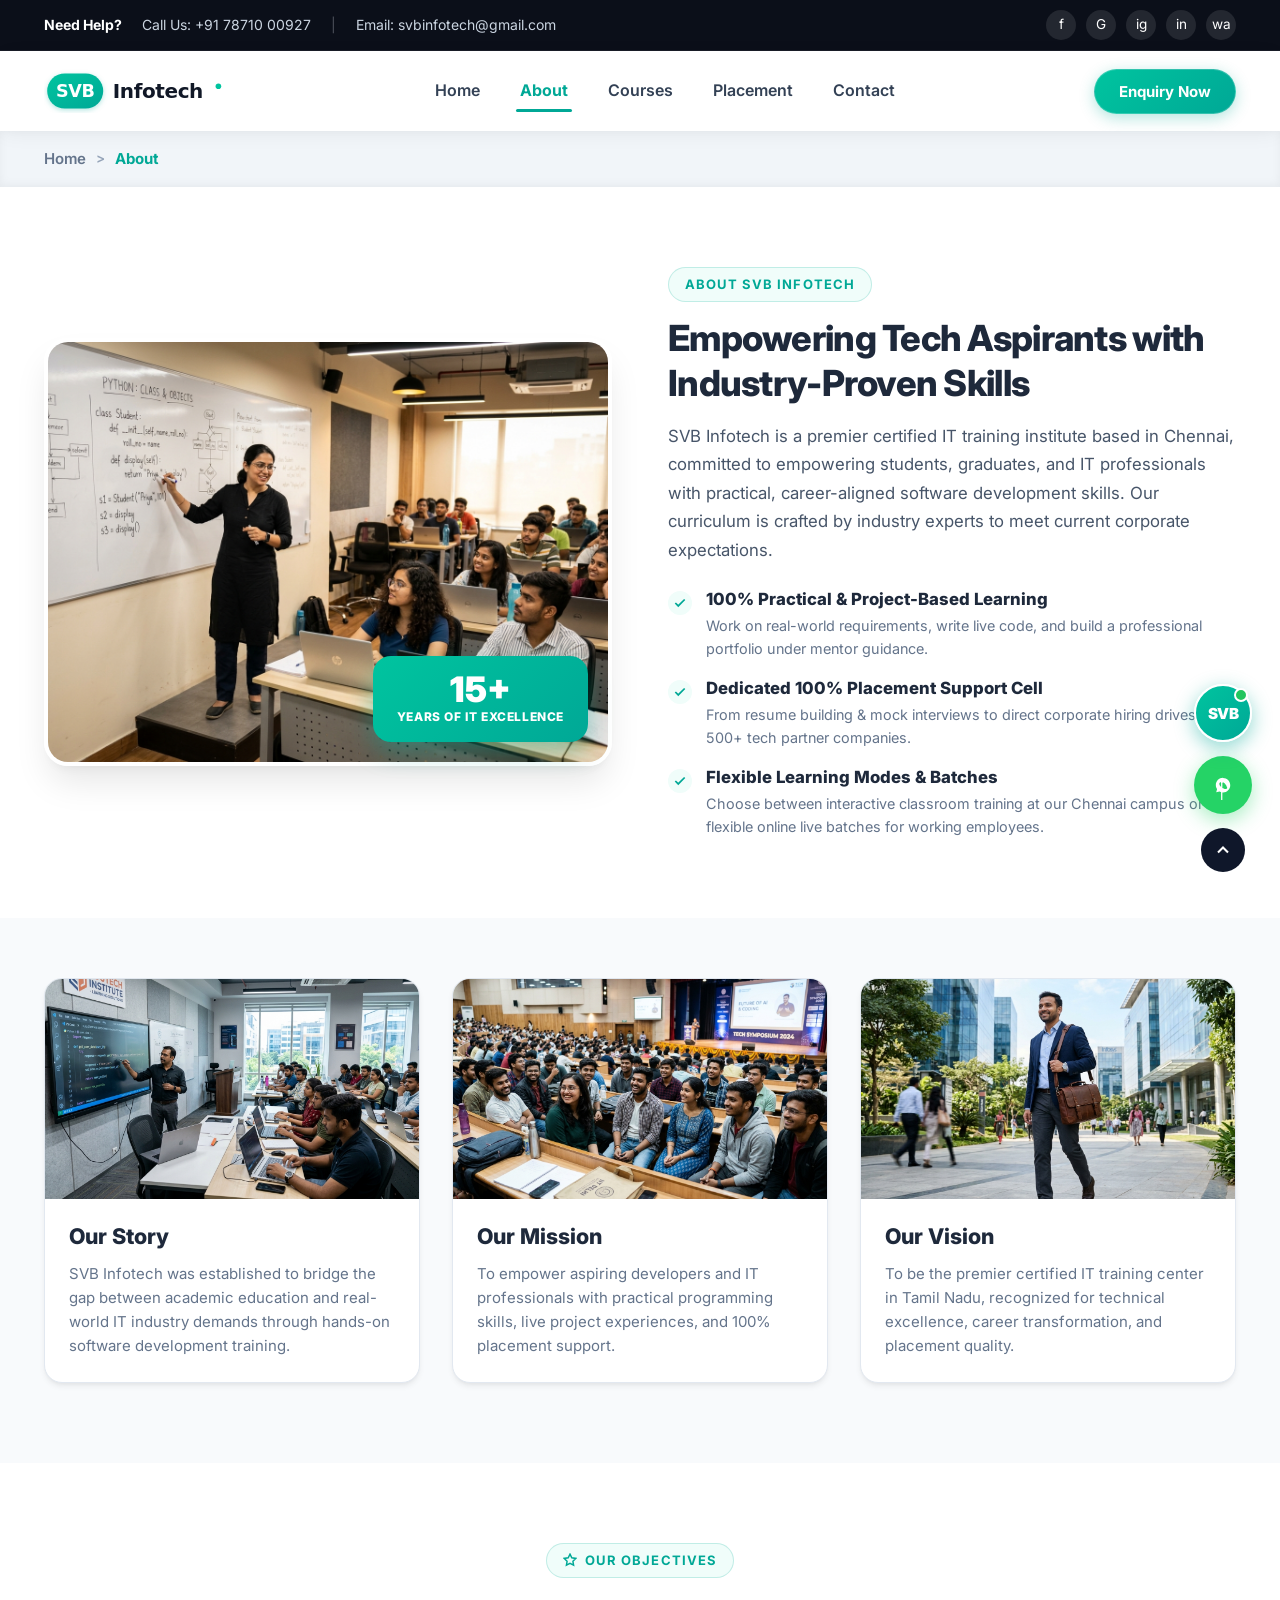
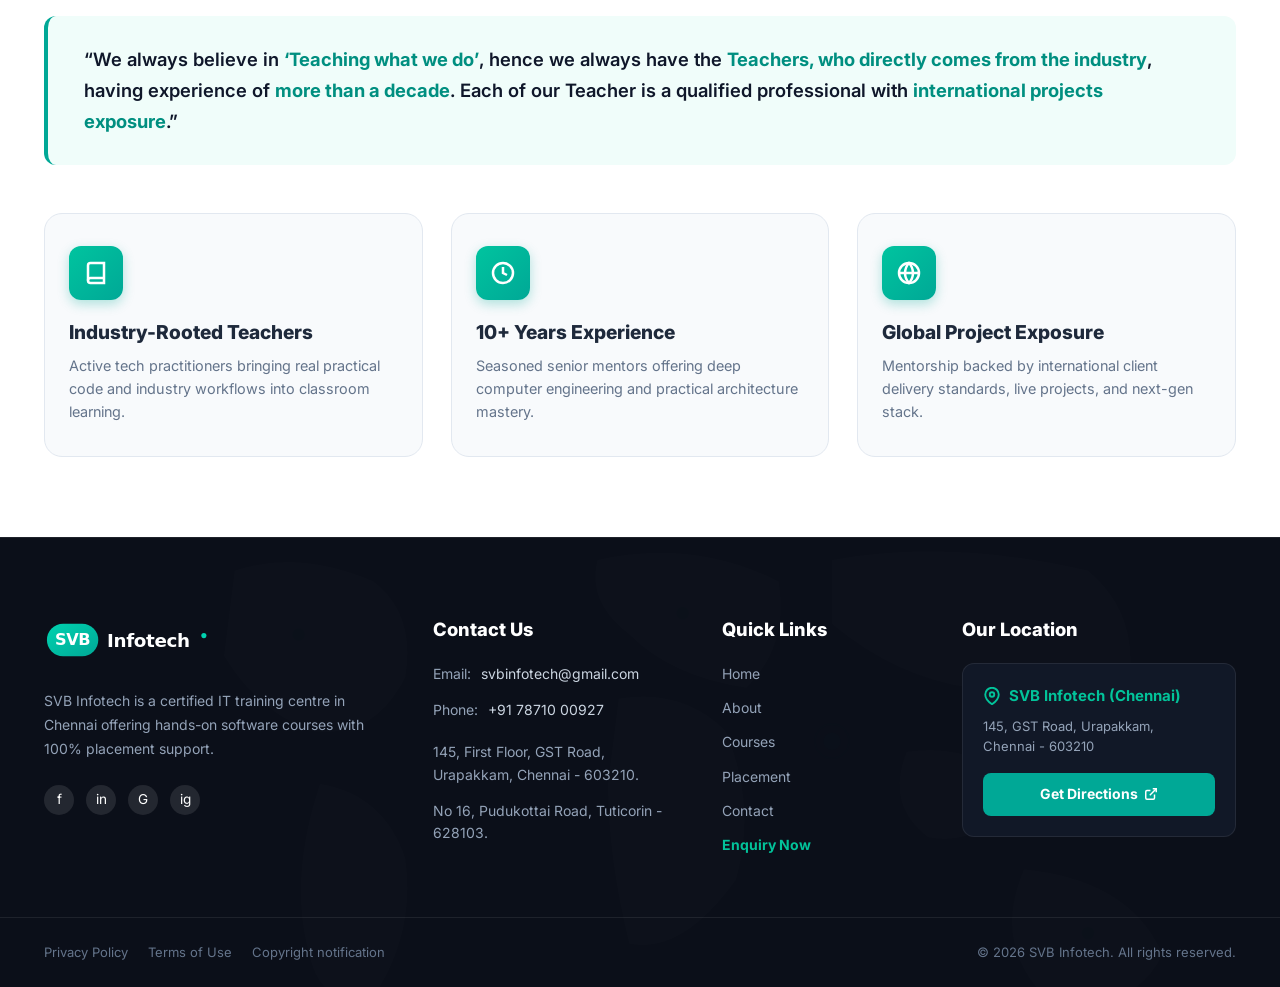
==== about.html @ e5f3fdb3 "Add files via upload" ====
<!DOCTYPE html>
<html lang="en">
<head>
  <meta charset="UTF-8">
  <meta name="viewport" content="width=device-width, initial-scale=1.0">
  <title>About Us | SVB Infotech - Certified IT Training Institute Chennai</title>
  
  <!-- SEO Meta Tags -->
  <meta name="description" content="Learn about SVB Infotech, Chennai's top software training institute with 15+ years of excellence, industry-experienced mentors, and 100% placement track record.">
  <meta name="keywords" content="About SVB Infotech, IT training institute Chennai, software mentors Chennai, coding classes Urapakkam, 15 years software excellence">
  <meta name="author" content="SVB Infotech">
  <link rel="canonical" href="about.html">

  <!-- Open Graph -->
  <meta property="og:title" content="About SVB Infotech | Empowering Tech Aspirants">
  <meta property="og:description" content="Bridging academic knowledge with real-world IT industry demands through practical project-based software education.">
  <meta property="og:image" content="assets/images/about_classroom.jpg">
  <meta property="og:type" content="website">

  <!-- Favicon -->
  <link rel="icon" type="image/svg+xml" href="assets/images/favicon.svg">

  <!-- Google Fonts -->
  <link rel="preconnect" href="https://fonts.googleapis.com">
  <link rel="preconnect" href="https://fonts.gstatic.com" crossorigin>
  <link href="https://fonts.googleapis.com/css2?family=Inter:wght@400;500;600;700;800;900&display=swap" rel="stylesheet">

  <!-- Stylesheets -->
  <link rel="stylesheet" href="assets/css/style.css">
  <link rel="stylesheet" href="assets/css/responsive.css">
</head>
<body>

  <!-- Top Bar -->
  <div class="top-bar">
    <div class="container top-bar-content">
      <div class="top-bar-contact">
        <span class="help-highlight">Need Help?</span>
        <a href="tel:+917871000927">
          <span>Call Us: +91 78710 00927</span>
        </a>
        <span style="opacity: 0.3;">|</span>
        <a href="mailto:svbinfotech@gmail.com">
          <span>Email: svbinfotech@gmail.com</span>
        </a>
      </div>
      <div class="top-bar-social">
        <a href="https://facebook.com" class="social-circle-link" target="_blank" rel="noopener" aria-label="Facebook">f</a>
        <a href="https://google.com" class="social-circle-link" target="_blank" rel="noopener" aria-label="Google">G</a>
        <a href="https://instagram.com" class="social-circle-link" target="_blank" rel="noopener" aria-label="Instagram">ig</a>
        <a href="https://linkedin.com" class="social-circle-link" target="_blank" rel="noopener" aria-label="LinkedIn">in</a>
        <a href="https://wa.me/917871000927" class="social-circle-link" target="_blank" rel="noopener" aria-label="WhatsApp">wa</a>
      </div>
    </div>
  </div>

  <!-- Main Navigation Header -->
  <header class="site-header">
    <div class="container nav-wrapper">
      <a href="index.html" class="brand-logo" aria-label="SVB Infotech Home">
        <img src="assets/images/logo.svg" alt="SVB Infotech Logo">
      </a>

      <nav class="desktop-nav-menu" aria-label="Main Navigation">
        <a href="index.html" class="nav-link">Home</a>
        <a href="about.html" class="nav-link active">About</a>
        <a href="courses.html" class="nav-link">Courses</a>
        <a href="placement.html" class="nav-link">Placement</a>
        <a href="contact.html" class="nav-link">Contact</a>
      </nav>

      <div class="header-cta-group">
        <button type="button" class="btn-primary open-enquiry-modal-btn">
          Enquiry Now
        </button>
        <button type="button" class="mobile-menu-toggle" id="mobileMenuToggle" aria-label="Toggle navigation menu">
          <span></span>
          <span></span>
          <span></span>
        </button>
      </div>
    </div>
  </header>

  <!-- Mobile Drawer -->
  <div class="mobile-drawer-overlay" id="mobileDrawerOverlay"></div>
  <aside class="mobile-drawer" id="mobileDrawer">
    <a href="index.html" class="brand-logo" style="margin-bottom: 20px;">
      <img src="assets/images/logo.svg" alt="SVB Infotech Logo">
    </a>
    <nav class="mobile-nav-links">
      <a href="index.html">Home</a>
      <a href="about.html" class="active">About</a>
      <a href="courses.html">Courses</a>
      <a href="placement.html">Placement</a>
      <a href="contact.html">Contact</a>
    </nav>
    <div style="margin-top: auto; display: flex; flex-direction: column; gap: 14px;">
      <button type="button" class="btn-primary open-enquiry-modal-btn" style="width: 100%;">Enquiry Now</button>
      <a href="tel:+917871000927" class="btn-secondary" style="width: 100%; text-align: center;">Call +91 78710 00927</a>
    </div>
  </aside>

  <!-- Breadcrumbs Banner -->
  <section class="page-breadcrumb-banner compact">
    <div class="container">
      <nav class="breadcrumb-nav" aria-label="Breadcrumb">
        <a href="index.html">Home</a>
        <span class="separator">&gt;</span>
        <span class="current-page">About</span>
      </nav>
    </div>
  </section>

  <!-- Main Content -->
  <main>
    
    <!-- About Hero Section -->
    <section class="about-hero-section">
      <div class="container about-grid">
        
        <!-- Left: Classroom Visual with 15+ Years Badge -->
        <div class="about-visual-box">
          <div class="about-image-frame">
            <img src="assets/images/about_classroom.jpg" alt="SVB Infotech Classroom Training">
          </div>
          <div class="experience-badge-overlay">
            <div class="big-num">15+</div>
            <div class="badge-txt">Years of IT Excellence</div>
          </div>
        </div>

        <!-- Right: Story & Key Highlights -->
        <div class="about-content-box">
          <span class="section-tag">ABOUT SVB INFOTECH</span>
          <h1 class="section-title" style="margin-bottom: 16px;">
            Empowering Tech Aspirants with Industry-Proven Skills
          </h1>
          <p style="font-size: 1.05rem; line-height: 1.7; color: #475569; margin-bottom: 24px;">
            SVB Infotech is a premier certified IT training institute based in Chennai, committed to empowering students, graduates, and IT professionals with practical, career-aligned software development skills. Our curriculum is crafted by industry experts to meet current corporate expectations.
          </p>

          <div class="about-bullets-list">
            
            <div class="about-bullet-item">
              <div class="bullet-icon">
                <svg width="14" height="14" viewBox="0 0 24 24" fill="none" stroke="currentColor" stroke-width="3"><polyline points="20 6 9 17 4 12"></polyline></svg>
              </div>
              <div class="bullet-text">
                <h4>100% Practical &amp; Project-Based Learning</h4>
                <p>Work on real-world requirements, write live code, and build a professional portfolio under mentor guidance.</p>
              </div>
            </div>

            <div class="about-bullet-item">
              <div class="bullet-icon">
                <svg width="14" height="14" viewBox="0 0 24 24" fill="none" stroke="currentColor" stroke-width="3"><polyline points="20 6 9 17 4 12"></polyline></svg>
              </div>
              <div class="bullet-text">
                <h4>Dedicated 100% Placement Support Cell</h4>
                <p>From resume building &amp; mock interviews to direct corporate hiring drives with 500+ tech partner companies.</p>
              </div>
            </div>

            <div class="about-bullet-item">
              <div class="bullet-icon">
                <svg width="14" height="14" viewBox="0 0 24 24" fill="none" stroke="currentColor" stroke-width="3"><polyline points="20 6 9 17 4 12"></polyline></svg>
              </div>
              <div class="bullet-text">
                <h4>Flexible Learning Modes &amp; Batches</h4>
                <p>Choose between interactive classroom training at our Chennai campus or flexible online live batches for working employees.</p>
              </div>
            </div>

          </div>
        </div>

      </div>
    </section>

    <!-- 3 Pillars Section: Story, Mission, Vision -->
    <section class="pillars-section">
      <div class="container">
        <div class="pillars-grid">
          
          <div class="pillar-card">
            <div class="pillar-image-box">
              <img src="assets/images/hero_tech_training.jpg" alt="Our Story" loading="lazy">
            </div>
            <div class="pillar-body">
              <h3>Our Story</h3>
              <p>
                SVB Infotech was established to bridge the gap between academic education and real-world IT industry demands through hands-on software development training.
              </p>
            </div>
          </div>

          <div class="pillar-card">
            <div class="pillar-image-box">
              <img src="assets/images/students_group.jpg" alt="Our Mission" loading="lazy">
            </div>
            <div class="pillar-body">
              <h3>Our Mission</h3>
              <p>
                To empower aspiring developers and IT professionals with practical programming skills, live project experiences, and 100% placement support.
              </p>
            </div>
          </div>

          <div class="pillar-card">
            <div class="pillar-image-box">
              <img src="assets/images/career_mentor.jpg" alt="Our Vision" loading="lazy">
            </div>
            <div class="pillar-body">
              <h3>Our Vision</h3>
              <p>
                To be the premier certified IT training center in Tamil Nadu, recognized for technical excellence, career transformation, and placement quality.
              </p>
            </div>
          </div>

        </div>
      </div>
    </section>

    <!-- Objectives Section -->
    <section class="objectives-section">
      <div class="container">
        
        <div style="text-align: center; margin-bottom: 24px;">
          <span class="section-tag">
            <svg viewBox="0 0 24 24" fill="none" stroke="currentColor" stroke-width="2.5"><polygon points="12 2 15.09 8.26 22 9.27 17 14.14 18.18 21.02 12 17.77 5.82 21.02 7 14.14 2 9.27 8.91 8.26 12 2"></polygon></svg>
            OUR OBJECTIVES
          </span>
        </div>

        <!-- Highlight Quote Box -->
        <div class="quote-highlight-box">
          <p>
            &ldquo;We always believe in <strong>&lsquo;Teaching what we do&rsquo;</strong>, hence we always have the <strong>Teachers, who directly comes from the industry</strong>, having experience of <strong>more than a decade</strong>. Each of our Teacher is a qualified professional with <strong>international projects exposure</strong>.&rdquo;
          </p>
        </div>

        <!-- 3 Objective Cards -->
        <div class="objectives-tri-grid">
          
          <div class="objective-item-card">
            <div class="objective-icon-bubble">
              <svg width="24" height="24" viewBox="0 0 24 24" fill="none" stroke="currentColor" stroke-width="2.5"><path d="M4 19.5A2.5 2.5 0 0 1 6.5 17H20"></path><path d="M6.5 2H20v20H6.5A2.5 2.5 0 0 1 4 19.5v-15A2.5 2.5 0 0 1 6.5 2z"></path></svg>
            </div>
            <h4>Industry-Rooted Teachers</h4>
            <p>
              Active tech practitioners bringing real practical code and industry workflows into classroom learning.
            </p>
          </div>

          <div class="objective-item-card">
            <div class="objective-icon-bubble">
              <svg width="24" height="24" viewBox="0 0 24 24" fill="none" stroke="currentColor" stroke-width="2.5"><circle cx="12" cy="12" r="10"></circle><polyline points="12 6 12 12 16 14"></polyline></svg>
            </div>
            <h4>10+ Years Experience</h4>
            <p>
              Seasoned senior mentors offering deep computer engineering and practical architecture mastery.
            </p>
          </div>

          <div class="objective-item-card">
            <div class="objective-icon-bubble">
              <svg width="24" height="24" viewBox="0 0 24 24" fill="none" stroke="currentColor" stroke-width="2.5"><circle cx="12" cy="12" r="10"></circle><line x1="2" y1="12" x2="22" y2="12"></line><path d="M12 2a15.3 15.3 0 0 1 4 10 15.3 15.3 0 0 1-4 10 15.3 15.3 0 0 1-4-10 15.3 15.3 0 0 1 4-10z"></path></svg>
            </div>
            <h4>Global Project Exposure</h4>
            <p>
              Mentorship backed by international client delivery standards, live projects, and next-gen stack.
            </p>
          </div>

        </div>

      </div>
    </section>

  </main>

  <!-- Site Footer -->
  <footer class="site-footer">
    <div class="footer-map-overlay"></div>
    <div class="container footer-main-grid">
      
      <div class="footer-col">
        <a href="index.html" class="footer-brand-logo">
          <img src="assets/images/logo-white.svg" alt="SVB Infotech Logo">
        </a>
        <p class="footer-about-text">
          SVB Infotech is a certified IT training centre in Chennai offering hands-on software courses with 100% placement support.
        </p>
        <div class="footer-social-links">
          <a href="https://facebook.com" class="social-circle-link" target="_blank" rel="noopener" aria-label="Facebook">f</a>
          <a href="https://linkedin.com" class="social-circle-link" target="_blank" rel="noopener" aria-label="LinkedIn">in</a>
          <a href="https://google.com" class="social-circle-link" target="_blank" rel="noopener" aria-label="Google">G</a>
          <a href="https://instagram.com" class="social-circle-link" target="_blank" rel="noopener" aria-label="Instagram">ig</a>
        </div>
      </div>

      <div class="footer-col">
        <h4>Contact Us</h4>
        <div class="footer-contact-list">
          <div class="footer-contact-item">
            <span>Email:</span>
            <a href="mailto:svbinfotech@gmail.com">svbinfotech@gmail.com</a>
          </div>
          <div class="footer-contact-item">
            <span>Phone:</span>
            <a href="tel:+917871000927">+91 78710 00927</a>
          </div>
          <div class="footer-contact-item" style="margin-top: 6px;">
            <span>145, First Floor, GST Road, Urapakkam, Chennai - 603210.</span>
          </div>
          <div class="footer-contact-item">
            <span>No 16, Pudukottai Road, Tuticorin - 628103.</span>
          </div>
        </div>
      </div>

      <div class="footer-col">
        <h4>Quick Links</h4>
        <ul class="footer-links-list">
          <li><a href="index.html">Home</a></li>
          <li><a href="about.html">About</a></li>
          <li><a href="courses.html">Courses</a></li>
          <li><a href="placement.html">Placement</a></li>
          <li><a href="contact.html">Contact</a></li>
          <li><a href="#" class="open-enquiry-modal-btn" style="color: var(--primary-teal-light); font-weight: 700;">Enquiry Now</a></li>
        </ul>
      </div>

      <div class="footer-col">
        <h4>Our Location</h4>
        <div class="footer-location-card">
          <div class="location-marker-title">
            <svg width="18" height="18" viewBox="0 0 24 24" fill="none" stroke="currentColor" stroke-width="2.5"><path d="M21 10c0 7-9 13-9 13s-9-6-9-13a9 9 0 0 1 18 0z"></path><circle cx="12" cy="10" r="3"></circle></svg>
            <span>SVB Infotech (Chennai)</span>
          </div>
          <p class="location-address">
            145, GST Road, Urapakkam,<br>
            Chennai - 603210
          </p>
          <a href="https://maps.google.com/?q=145+GST+Road+Urapakkam+Chennai" target="_blank" rel="noopener" class="btn-get-directions">
            Get Directions
            <svg width="14" height="14" viewBox="0 0 24 24" fill="none" stroke="currentColor" stroke-width="2.5"><path d="M18 13v6a2 2 0 0 1-2 2H5a2 2 0 0 1-2-2V8a2 2 0 0 1 2-2h6"></path><polyline points="15 3 21 3 21 9"></polyline><line x1="10" y1="14" x2="21" y2="3"></line></svg>
          </a>
        </div>
      </div>

    </div>

    <div class="footer-bottom-bar">
      <div class="container footer-bottom-content">
        <div class="footer-legal-links">
          <a href="javascript:void(0)" onclick="alert('SVB Infotech respects student privacy.')">Privacy Policy</a>
          <a href="javascript:void(0)" onclick="alert('SVB Infotech Terms')">Terms of Use</a>
          <a href="javascript:void(0)" onclick="alert('SVB Infotech Copyright')">Copyright notification</a>
        </div>
        <div>
          &copy; 2026 SVB Infotech. All rights reserved.
        </div>
      </div>
    </div>
  </footer>

  <!-- Floating Action Buttons -->
  <div class="floating-actions-container">
    <button type="button" class="floating-svb-badge open-enquiry-modal-btn" aria-label="SVB Assistant">
      SVB
      <span class="floating-online-dot"></span>
    </button>
    <a href="https://wa.me/917871000927" target="_blank" rel="noopener" class="floating-whatsapp-btn" aria-label="Chat on WhatsApp">
      <svg width="30" height="30" viewBox="0 0 24 24" fill="currentColor"><path d="M12.031 6.172c-3.181 0-5.767 2.586-5.768 5.766-.001 1.298.38 2.27 1.019 3.287l-.711 2.599 2.664-.699c.974.532 1.774.82 2.796.82 3.183 0 5.768-2.587 5.768-5.766.001-3.187-2.575-5.77-5.768-5.771zm3.392 8.244c-.144.405-.837.774-1.17.824-.312.045-.634.053-.996-.062-.314-.099-.717-.24-1.285-.487-1.378-.598-2.277-1.996-2.347-2.088-.07-.092-.559-.742-.559-1.414 0-.672.352-1.002.477-1.135.125-.133.272-.167.362-.167.091 0 .181.001.261.006.084.004.197-.033.308.234.114.274.39 951.424 1.02.034.07.057.151.011.242-.046.091-.07.148-.139.229-.07.081-.147.181-.21.243-.07.07-.143.146-.062.285.081.14 0.358.591.768.956.529.472.974.618 1.114.688.14.07.222.058.305-.038.083-.095.357-.417.452-.56.095-.143.19-.119.321-.071.13.047.832.392.975.464.143.072.238.107.273.167.035.06.035.347-.109.752z"/></svg>
    </a>
    <button type="button" class="back-to-top-btn" id="backToTopBtn" aria-label="Back to Top">
      <svg width="20" height="20" viewBox="0 0 24 24" fill="none" stroke="currentColor" stroke-width="2.5"><polyline points="18 15 12 9 6 15"></polyline></svg>
    </button>
  </div>

  <!-- Shared Enquiry Modal -->
  <div class="modal-overlay" id="enquiryModal">
    <div class="modal-box">
      <button type="button" class="modal-close-btn" aria-label="Close modal">&times;</button>
      <div style="margin-bottom: 24px;">
        <span class="section-tag">SVB INFOTECH ADMISSIONS</span>
        <h3 style="font-size: 1.85rem; font-weight: 900; margin-top: 6px; margin-bottom: 8px;">Book Free Demo Session</h3>
        <p style="font-size: 0.95rem; color: #64748b;">Connect with our instructors and experience our teaching methodology firsthand.</p>
      </div>

      <form id="enquiryModalForm">
        <div class="form-group">
          <label class="form-label">Full Name <span class="req">*</span></label>
          <input type="text" name="name" class="form-control" placeholder="Enter your full name" required>
        </div>

        <div class="form-grid-two">
          <div class="form-group">
            <label class="form-label">Mobile Number <span class="req">*</span></label>
            <input type="tel" name="phone" class="form-control" placeholder="Your WhatsApp / phone" required>
          </div>
          <div class="form-group">
            <label class="form-label">Email Address <span class="req">*</span></label>
            <input type="email" name="email" class="form-control" placeholder="Your active email" required>
          </div>
        </div>

        <div class="form-group">
          <label class="form-label">Interested Course</label>
          <select name="course" id="enquiryCourseSelect" class="form-control">
            <option value="Full Stack Web Development">Full Stack Web Development</option>
            <option value="Python Programming & AI">Python Programming & AI</option>
            <option value="Data Analytics & Power BI">Data Analytics & Power BI</option>
            <option value="Java Full Stack Technology">Java Full Stack Technology</option>
            <option value="UI/UX Design & Prototyping">UI/UX Design & Prototyping</option>
            <option value="Cloud Computing & DevOps">Cloud Computing & DevOps</option>
          </select>
        </div>

        <div class="form-submit-row" style="margin-top: 24px;">
          <button type="submit" class="btn-submit" style="width: 100%;">Reserve Free Demo</button>
        </div>
      </form>
    </div>
  </div>

  <!-- Scripts -->
  <script src="assets/js/courses-data.js"></script>
  <script src="assets/js/main.js"></script>
</body>
</html>
---- assets/css/style.css ----
/* ==========================================================================
   SVB INFOTECH - MASTER STYLESHEET
   Modern, High-Performance Design System & Interactive Components
   ========================================================================== */

/* --- CSS Variables & Design Tokens --- */
:root {
  --primary-teal: #00a896;
  --primary-teal-dark: #008f80;
  --primary-teal-light: #02c39a;
  --teal-surface: #f0fdfa;
  --teal-surface-hover: #ccfbf1;
  --teal-border: rgba(0, 168, 150, 0.2);
  --teal-glow: rgba(0, 168, 150, 0.25);
  
  --secondary-cyan: #00b4d8;
  --accent-gold: #f59e0b;
  --accent-gold-dark: #b45309;
  --accent-gold-surface: #fef3c7;
  
  --dark-bg: #0b0f19;
  --dark-surface: #111827;
  --dark-surface-card: #1e293b;
  --dark-border: #1f2937;
  
  --text-main: #1e293b;
  --text-muted: #64748b;
  --text-light: #94a3b8;
  --text-white: #ffffff;
  
  --bg-body: #f8fafc;
  --bg-card: #ffffff;
  --border-light: #e2e8f0;
  --border-subtle: #f1f5f9;
  
  --radius-sm: 8px;
  --radius-md: 12px;
  --radius-lg: 18px;
  --radius-xl: 24px;
  --radius-full: 9999px;
  
  --shadow-sm: 0 1px 3px rgba(0, 0, 0, 0.06), 0 1px 2px rgba(0, 0, 0, 0.04);
  --shadow-md: 0 4px 6px -1px rgba(0, 0, 0, 0.07), 0 2px 4px -2px rgba(0, 0, 0, 0.05);
  --shadow-lg: 0 10px 25px -3px rgba(0, 0, 0, 0.08), 0 4px 6px -4px rgba(0, 0, 0, 0.04);
  --shadow-xl: 0 20px 35px -5px rgba(0, 0, 0, 0.1), 0 8px 10px -6px rgba(0, 0, 0, 0.05);
  --shadow-teal: 0 10px 25px -5px rgba(0, 168, 150, 0.35);
  
  --transition-fast: 0.15s ease;
  --transition-normal: 0.25s cubic-bezier(0.16, 1, 0.3, 1);
  --transition-slow: 0.4s cubic-bezier(0.16, 1, 0.3, 1);
  
  --container-max: 1240px;
}

/* --- Base & Reset --- */
*, *::before, *::after {
  box-sizing: border-box;
  margin: 0;
  padding: 0;
}

html {
  font-family: 'Inter', -apple-system, BlinkMacSystemFont, 'Segoe UI', Roboto, Helvetica, Arial, sans-serif;
  font-size: 16px;
  line-height: 1.6;
  color: var(--text-main);
  background-color: var(--bg-body);
  scroll-behavior: smooth;
  -webkit-font-smoothing: antialiased;
  -moz-osx-font-smoothing: grayscale;
}

body {
  min-height: 100vh;
  display: flex;
  flex-direction: column;
  overflow-x: hidden;
}

img, svg {
  display: block;
  max-width: 100%;
  height: auto;
}

a {
  color: inherit;
  text-decoration: none;
  transition: color var(--transition-fast);
}

button, input, select, textarea {
  font-family: inherit;
  font-size: inherit;
}

button {
  cursor: pointer;
  border: none;
  background: none;
}

ul, ol {
  list-style: none;
}

.container {
  width: 100%;
  max-width: var(--container-max);
  margin-left: auto;
  margin-right: auto;
  padding-left: 24px;
  padding-right: 24px;
}

/* --- Typography Helpers --- */
h1, h2, h3, h4, h5, h6 {
  color: var(--text-main);
  font-weight: 800;
  line-height: 1.25;
}

.text-teal {
  color: var(--primary-teal);
}

.section-tag {
  display: inline-flex;
  align-items: center;
  gap: 8px;
  padding: 6px 16px;
  background-color: var(--teal-surface);
  border: 1px solid var(--teal-border);
  color: var(--primary-teal);
  font-size: 0.8125rem;
  font-weight: 700;
  text-transform: uppercase;
  letter-spacing: 0.08em;
  border-radius: var(--radius-full);
  margin-bottom: 14px;
}

.section-tag svg {
  width: 14px;
  height: 14px;
}

.section-title {
  font-size: 2.25rem;
  font-weight: 800;
  letter-spacing: -0.02em;
  margin-bottom: 12px;
}

.section-title-centered {
  text-align: center;
}

.section-subtitle {
  font-size: 1.0625rem;
  color: var(--text-muted);
  max-width: 680px;
  margin-bottom: 36px;
}

.section-subtitle-centered {
  margin-left: auto;
  margin-right: auto;
  text-align: center;
}

.title-accent-bar {
  width: 50px;
  height: 4px;
  background: var(--primary-teal);
  border-radius: 2px;
  margin: 10px auto 20px auto;
}

/* ==========================================================================
   TOP BAR
   ========================================================================== */
.top-bar {
  background-color: #0b0f19;
  color: #e2e8f0;
  font-size: 0.875rem;
  padding: 10px 0;
  border-bottom: 1px solid rgba(255, 255, 255, 0.06);
}

.top-bar-content {
  display: flex;
  justify-content: space-between;
  align-items: center;
}

.top-bar-contact {
  display: flex;
  align-items: center;
  gap: 20px;
  flex-wrap: wrap;
}

.top-bar-contact a {
  color: #cbd5e1;
  display: inline-flex;
  align-items: center;
  gap: 6px;
}

.top-bar-contact a:hover {
  color: var(--primary-teal-light);
}

.top-bar-contact .help-highlight {
  font-weight: 700;
  color: #ffffff;
}

.top-bar-social {
  display: flex;
  align-items: center;
  gap: 10px;
}

.social-circle-link {
  width: 30px;
  height: 30px;
  border-radius: 50%;
  background: rgba(255, 255, 255, 0.1);
  display: inline-flex;
  align-items: center;
  justify-content: center;
  color: #ffffff;
  font-size: 0.85rem;
  transition: all var(--transition-fast);
}

.social-circle-link:hover {
  background: var(--primary-teal);
  color: #ffffff;
  transform: translateY(-2px);
}

/* ==========================================================================
   NAVBAR
   ========================================================================== */
.site-header {
  position: sticky;
  top: 0;
  z-index: 1000;
  background-color: #ffffff;
  box-shadow: 0 4px 20px -2px rgba(0, 0, 0, 0.06);
  transition: all var(--transition-normal);
}

.nav-wrapper {
  display: flex;
  align-items: center;
  justify-content: space-between;
  height: 80px;
}

.brand-logo {
  display: inline-flex;
  align-items: center;
  gap: 8px;
}

.brand-logo img {
  height: 48px;
  width: auto;
}

.desktop-nav-menu {
  display: flex;
  align-items: center;
  gap: 32px;
}

.nav-link {
  font-size: 1rem;
  font-weight: 600;
  color: #334155;
  padding: 8px 4px;
  position: relative;
  transition: color var(--transition-fast);
}

.nav-link:hover {
  color: var(--primary-teal);
}

.nav-link.active {
  color: var(--primary-teal);
  font-weight: 700;
}

.nav-link.active::after {
  content: '';
  position: absolute;
  bottom: 0;
  left: 0;
  width: 100%;
  height: 3px;
  background-color: var(--primary-teal);
  border-radius: 2px;
}

.header-cta-group {
  display: flex;
  align-items: center;
  gap: 16px;
}

.btn-primary {
  display: inline-flex;
  align-items: center;
  justify-content: center;
  gap: 8px;
  padding: 12px 24px;
  background: linear-gradient(135deg, #00c49f 0%, #00a896 100%);
  color: #ffffff;
  font-size: 0.9375rem;
  font-weight: 700;
  border-radius: var(--radius-full);
  box-shadow: 0 4px 15px rgba(0, 168, 150, 0.3);
  transition: all var(--transition-normal);
  text-decoration: none;
  border: 1px solid rgba(255, 255, 255, 0.2);
}

.btn-primary:hover {
  transform: translateY(-2px);
  box-shadow: 0 8px 25px rgba(0, 168, 150, 0.45);
  background: linear-gradient(135deg, #02d3ac 0%, #009383 100%);
  color: #ffffff;
}

.btn-secondary {
  display: inline-flex;
  align-items: center;
  justify-content: center;
  gap: 8px;
  padding: 12px 24px;
  background-color: #ffffff;
  color: var(--text-main);
  font-size: 0.9375rem;
  font-weight: 700;
  border-radius: var(--radius-full);
  border: 1.5px solid var(--border-light);
  box-shadow: var(--shadow-sm);
  transition: all var(--transition-normal);
}

.btn-secondary:hover {
  border-color: var(--primary-teal);
  color: var(--primary-teal);
  background-color: var(--teal-surface);
  transform: translateY(-2px);
}

.btn-outline-white {
  display: inline-flex;
  align-items: center;
  gap: 8px;
  padding: 12px 24px;
  background: rgba(255, 255, 255, 0.12);
  backdrop-filter: blur(8px);
  color: #ffffff;
  font-weight: 700;
  border-radius: var(--radius-full);
  border: 1.5px solid rgba(255, 255, 255, 0.4);
  transition: all var(--transition-normal);
}

.btn-outline-white:hover {
  background: #ffffff;
  color: var(--dark-bg);
  border-color: #ffffff;
}

/* Mobile Hamburger */
.mobile-menu-toggle {
  display: none;
  flex-direction: column;
  justify-content: space-between;
  width: 32px;
  height: 22px;
  background: transparent;
  border: none;
  cursor: pointer;
  padding: 0;
  z-index: 1100;
}

.mobile-menu-toggle span {
  width: 100%;
  height: 3px;
  background-color: var(--text-main);
  border-radius: 3px;
  transition: all var(--transition-normal);
}

.mobile-menu-toggle.open span:nth-child(1) {
  transform: translateY(9.5px) rotate(45deg);
}

.mobile-menu-toggle.open span:nth-child(2) {
  opacity: 0;
}

.mobile-menu-toggle.open span:nth-child(3) {
  transform: translateY(-9.5px) rotate(-45deg);
}

/* Mobile Drawer */
.mobile-drawer {
  position: fixed;
  top: 0;
  right: -100%;
  width: 320px;
  max-width: 85%;
  height: 100vh;
  background-color: #ffffff;
  box-shadow: -5px 0 25px rgba(0, 0, 0, 0.15);
  z-index: 1050;
  padding: 85px 28px 40px;
  display: flex;
  flex-direction: column;
  gap: 20px;
  transition: right var(--transition-normal);
  overflow-y: auto;
}

.mobile-drawer.open {
  right: 0;
}

.mobile-drawer-overlay {
  position: fixed;
  inset: 0;
  background: rgba(15, 23, 42, 0.5);
  backdrop-filter: blur(4px);
  z-index: 1040;
  opacity: 0;
  visibility: hidden;
  transition: all var(--transition-normal);
}

.mobile-drawer-overlay.open {
  opacity: 1;
  visibility: visible;
}

.mobile-nav-links {
  display: flex;
  flex-direction: column;
  gap: 16px;
}

.mobile-nav-links a {
  font-size: 1.15rem;
  font-weight: 700;
  color: var(--text-main);
  padding: 10px 0;
  border-bottom: 1px solid var(--border-light);
}

.mobile-nav-links a.active {
  color: var(--primary-teal);
}

/* ==========================================================================
   BREADCRUMBS BANNER
   ========================================================================== */
.page-breadcrumb-banner {
  background: linear-gradient(135deg, #00a896 0%, #008172 100%);
  color: #ffffff;
  padding: 24px 0;
  box-shadow: inset 0 -2px 10px rgba(0, 0, 0, 0.05);
}

.page-breadcrumb-banner.compact {
  padding: 16px 0;
  background: #f1f5f9;
  color: var(--text-muted);
}

.breadcrumb-nav {
  display: flex;
  align-items: center;
  gap: 10px;
  font-size: 0.9375rem;
  font-weight: 600;
}

.breadcrumb-nav a {
  color: var(--text-muted);
  display: inline-flex;
  align-items: center;
  gap: 6px;
}

.breadcrumb-nav a:hover {
  color: var(--primary-teal);
}

.breadcrumb-nav .separator {
  color: #94a3b8;
  font-size: 0.85rem;
}

.breadcrumb-nav .current-page {
  color: var(--primary-teal);
  font-weight: 700;
}

/* ==========================================================================
   HERO SECTION (HOME)
   ========================================================================== */
.hero-section {
  position: relative;
  background: radial-gradient(circle at 80% 20%, rgba(0, 168, 150, 0.08) 0%, transparent 60%),
              radial-gradient(circle at 10% 80%, rgba(0, 180, 216, 0.06) 0%, transparent 50%),
              #ffffff;
  padding: 60px 0 80px;
  overflow: hidden;
  border-bottom: 1px solid var(--border-light);
}

.hero-grid {
  display: grid;
  grid-template-columns: 1.15fr 0.85fr;
  gap: 48px;
  align-items: center;
}

.hero-content h1 {
  font-size: 3.25rem;
  line-height: 1.15;
  font-weight: 900;
  letter-spacing: -0.03em;
  margin-bottom: 20px;
  color: #0f172a;
}

.hero-content h1 .highlight-teal {
  color: var(--primary-teal);
  position: relative;
  display: inline-block;
}

.hero-content p {
  font-size: 1.15rem;
  line-height: 1.7;
  color: #475569;
  margin-bottom: 32px;
  max-width: 580px;
}

.hero-actions {
  display: flex;
  align-items: center;
  gap: 18px;
  flex-wrap: wrap;
  margin-bottom: 40px;
}

.hero-features-list {
  display: flex;
  gap: 24px;
  flex-wrap: wrap;
}

.hero-feature-item {
  display: flex;
  align-items: center;
  gap: 8px;
  font-size: 0.9375rem;
  font-weight: 700;
  color: #334155;
}

.hero-feature-item svg {
  color: var(--primary-teal);
}

.hero-image-card {
  position: relative;
}

.hero-image-wrapper {
  position: relative;
  border-radius: var(--radius-xl);
  overflow: hidden;
  box-shadow: var(--shadow-xl);
  border: 4px solid #ffffff;
}

.hero-image-wrapper img {
  width: 100%;
  height: 440px;
  object-fit: cover;
  transition: transform var(--transition-slow);
}

.hero-image-card:hover .hero-image-wrapper img {
  transform: scale(1.03);
}

.floating-hero-badge {
  position: absolute;
  bottom: 24px;
  left: 24px;
  background: rgba(0, 168, 150, 0.95);
  backdrop-filter: blur(10px);
  color: #ffffff;
  padding: 16px 24px;
  border-radius: var(--radius-lg);
  box-shadow: 0 10px 25px rgba(0, 0, 0, 0.2);
  border: 1px solid rgba(255, 255, 255, 0.3);
  display: flex;
  align-items: center;
  gap: 16px;
  animation: floatBounce 4s ease-in-out infinite;
}

@keyframes floatBounce {
  0%, 100% { transform: translateY(0); }
  50% { transform: translateY(-8px); }
}

.floating-hero-badge .badge-number {
  font-size: 2.2rem;
  font-weight: 900;
  line-height: 1;
}

.floating-hero-badge .badge-label {
  font-size: 0.8125rem;
  font-weight: 800;
  text-transform: uppercase;
  letter-spacing: 0.05em;
  line-height: 1.3;
}

/* ==========================================================================
   STAT COUNTER BAR
   ========================================================================== */
.stat-counter-bar {
  background: #0f172a;
  color: #ffffff;
  padding: 40px 0;
  position: relative;
  border-bottom: 1px solid rgba(255, 255, 255, 0.08);
}

.stat-grid {
  display: grid;
  grid-template-columns: repeat(4, 1fr);
  gap: 32px;
  text-align: center;
}

.stat-item {
  position: relative;
}

.stat-item:not(:last-child)::after {
  content: '';
  position: absolute;
  right: 0;
  top: 15%;
  height: 70%;
  width: 1px;
  background: rgba(255, 255, 255, 0.12);
}

.stat-number {
  font-size: 2.75rem;
  font-weight: 900;
  color: var(--primary-teal-light);
  line-height: 1.1;
  margin-bottom: 6px;
}

.stat-label {
  font-size: 0.9375rem;
  color: #cbd5e1;
  font-weight: 600;
}

/* ==========================================================================
   PLACEMENT STORIES SECTION & CAROUSEL
   ========================================================================== */
.placement-stories-section {
  padding: 80px 0;
  background-color: #f8fafc;
}

.carousel-header-wrapper {
  display: flex;
  justify-content: space-between;
  align-items: flex-end;
  margin-bottom: 40px;
}

.carousel-controls {
  display: flex;
  gap: 12px;
}

.carousel-btn {
  width: 44px;
  height: 44px;
  border-radius: 50%;
  background: #ffffff;
  border: 1.5px solid var(--border-light);
  display: inline-flex;
  align-items: center;
  justify-content: center;
  color: #334155;
  box-shadow: var(--shadow-sm);
  transition: all var(--transition-fast);
}

.carousel-btn:hover {
  background: var(--primary-teal);
  color: #ffffff;
  border-color: var(--primary-teal);
  transform: translateY(-2px);
}

.placement-cards-grid {
  display: grid;
  grid-template-columns: repeat(3, 1fr);
  gap: 28px;
}

.student-card {
  background: #ffffff;
  border-radius: var(--radius-lg);
  border: 1px solid var(--border-light);
  padding: 24px;
  box-shadow: var(--shadow-md);
  transition: all var(--transition-normal);
  position: relative;
  overflow: hidden;
  display: flex;
  flex-direction: column;
}

.student-card:hover {
  transform: translateY(-6px);
  box-shadow: var(--shadow-xl);
  border-color: var(--teal-border);
}

.student-card-header {
  display: flex;
  align-items: center;
  justify-content: space-between;
  margin-bottom: 20px;
}

.student-info-group {
  display: flex;
  align-items: center;
  gap: 14px;
}

.student-avatar {
  width: 52px;
  height: 52px;
  border-radius: 50%;
  object-fit: cover;
  border: 2px solid var(--primary-teal);
}

.student-avatar-initials {
  width: 52px;
  height: 52px;
  border-radius: 50%;
  background: linear-gradient(135deg, #00a896 0%, #007a6e 100%);
  color: #ffffff;
  font-weight: 800;
  font-size: 1.15rem;
  display: flex;
  align-items: center;
  justify-content: center;
}

.student-meta h4 {
  font-size: 1.1rem;
  font-weight: 800;
  margin-bottom: 2px;
  display: flex;
  align-items: center;
  gap: 6px;
}

.student-meta p {
  font-size: 0.8125rem;
  color: var(--text-muted);
  font-weight: 600;
}

.verified-pill {
  display: inline-flex;
  align-items: center;
  gap: 4px;
  padding: 4px 10px;
  background: var(--teal-surface);
  color: var(--primary-teal);
  font-size: 0.75rem;
  font-weight: 700;
  border-radius: var(--radius-full);
  border: 1px solid var(--teal-border);
}

.verified-pill svg {
  width: 12px;
  height: 12px;
}

.placed-at-box {
  background: #f8fafc;
  border-radius: var(--radius-md);
  padding: 16px;
  margin-bottom: 16px;
  border: 1px solid var(--border-subtle);
}

.placed-at-label {
  font-size: 0.75rem;
  font-weight: 800;
  text-transform: uppercase;
  color: var(--text-light);
  letter-spacing: 0.05em;
  margin-bottom: 4px;
}

.company-name {
  font-size: 1.25rem;
  font-weight: 800;
  color: #0f172a;
}

.job-role {
  font-size: 0.875rem;
  color: var(--text-muted);
  font-weight: 600;
}

.salary-package-pill {
  background: var(--accent-gold-surface);
  color: var(--accent-gold-dark);
  border: 1px solid rgba(245, 158, 11, 0.3);
  padding: 10px 16px;
  border-radius: var(--radius-md);
  font-size: 1.15rem;
  font-weight: 800;
  display: flex;
  align-items: center;
  justify-content: center;
  gap: 8px;
  margin-bottom: 16px;
}

.card-footer-meta {
  display: flex;
  align-items: center;
  justify-content: space-between;
  font-size: 0.775rem;
  color: var(--text-muted);
  font-weight: 600;
  border-top: 1px solid var(--border-light);
  padding-top: 12px;
  margin-top: auto;
}

.card-footer-meta .badge-status {
  display: inline-flex;
  align-items: center;
  gap: 4px;
}

/* ==========================================================================
   PARTNER COMPANIES LOGOS
   ========================================================================== */
.hiring-partners-section {
  padding: 60px 0;
  background: #ffffff;
  border-top: 1px solid var(--border-light);
  border-bottom: 1px solid var(--border-light);
}

.partners-grid {
  display: flex;
  justify-content: center;
  align-items: center;
  gap: 48px;
  flex-wrap: wrap;
}

.partner-logo-item {
  height: 38px;
  opacity: 0.75;
  transition: all var(--transition-fast);
  filter: grayscale(80%);
}

.partner-logo-item:hover {
  opacity: 1;
  filter: grayscale(0%);
  transform: scale(1.08);
}

/* ==========================================================================
   COURSES SECTION & CARDS (COURSES PAGE & HOME PREVIEW)
   ========================================================================== */
.courses-showcase-section {
  padding: 80px 0;
  background-color: #ffffff;
}

/* Filter & Search Bar */
.courses-filter-bar {
  background: #ffffff;
  border: 1px solid var(--border-light);
  border-radius: var(--radius-lg);
  padding: 16px 24px;
  box-shadow: var(--shadow-sm);
  display: flex;
  align-items: center;
  justify-content: space-between;
  gap: 20px;
  margin-bottom: 30px;
  flex-wrap: wrap;
}

.filter-search-input-group {
  display: flex;
  align-items: center;
  gap: 12px;
  flex: 1;
  min-width: 260px;
  position: relative;
}

.filter-search-input-group svg {
  position: absolute;
  left: 14px;
  color: #94a3b8;
  width: 18px;
  height: 18px;
}

.filter-search-input {
  width: 100%;
  padding: 12px 14px 12px 42px;
  border: 1.5px solid var(--border-light);
  border-radius: var(--radius-md);
  font-size: 0.9375rem;
  outline: none;
  transition: border-color var(--transition-fast);
}

.filter-search-input:focus {
  border-color: var(--primary-teal);
  box-shadow: 0 0 0 3px var(--teal-glow);
}

.filter-dropdown-select {
  padding: 12px 20px;
  border: 1.5px solid var(--border-light);
  border-radius: var(--radius-md);
  font-size: 0.9375rem;
  font-weight: 600;
  color: var(--text-main);
  background-color: #ffffff;
  outline: none;
  cursor: pointer;
}

.filter-dropdown-select:focus {
  border-color: var(--primary-teal);
}

.course-count-badge {
  font-size: 0.8125rem;
  font-weight: 800;
  letter-spacing: 0.05em;
  color: var(--primary-teal);
  background: var(--teal-surface);
  border: 1px solid var(--teal-border);
  padding: 8px 16px;
  border-radius: var(--radius-full);
}

.courses-summary-row {
  display: flex;
  justify-content: space-between;
  align-items: center;
  margin-bottom: 24px;
  font-size: 0.9375rem;
  font-weight: 600;
  color: var(--text-muted);
}

.clear-filter-btn {
  color: var(--primary-teal);
  font-weight: 700;
  text-decoration: underline;
  background: none;
  border: none;
  cursor: pointer;
}

/* Course Grid */
.courses-grid-layout {
  display: grid;
  grid-template-columns: repeat(3, 1fr);
  gap: 32px;
}

.course-card-item {
  background: #ffffff;
  border-radius: var(--radius-lg);
  border: 1px solid var(--border-light);
  overflow: hidden;
  box-shadow: var(--shadow-sm);
  transition: all var(--transition-normal);
  display: flex;
  flex-direction: column;
}

.course-card-item:hover {
  transform: translateY(-6px);
  box-shadow: var(--shadow-xl);
  border-color: var(--teal-border);
}

.course-thumbnail-box {
  position: relative;
  height: 200px;
  overflow: hidden;
}

.course-thumbnail-box img {
  width: 100%;
  height: 100%;
  object-fit: cover;
  transition: transform var(--transition-slow);
}

.course-card-item:hover .course-thumbnail-box img {
  transform: scale(1.08);
}

.course-category-tag {
  position: absolute;
  top: 14px;
  left: 14px;
  background: rgba(15, 23, 42, 0.85);
  backdrop-filter: blur(4px);
  color: #ffffff;
  font-size: 0.6875rem;
  font-weight: 800;
  text-transform: uppercase;
  letter-spacing: 0.08em;
  padding: 5px 12px;
  border-radius: var(--radius-sm);
}

.course-card-body {
  padding: 24px;
  display: flex;
  flex-direction: column;
  flex: 1;
}

.course-card-body h3 {
  font-size: 1.25rem;
  font-weight: 800;
  margin-bottom: 10px;
  color: #0f172a;
}

.course-card-body p {
  font-size: 0.875rem;
  color: var(--text-muted);
  line-height: 1.6;
  margin-bottom: 20px;
  flex: 1;
}

.course-card-meta {
  display: flex;
  align-items: center;
  justify-content: space-between;
  font-size: 0.8125rem;
  font-weight: 700;
  color: var(--text-muted);
  padding-top: 14px;
  border-top: 1px solid var(--border-light);
  margin-bottom: 16px;
}

.course-duration {
  display: flex;
  align-items: center;
  gap: 6px;
}

.course-rating {
  display: flex;
  align-items: center;
  gap: 4px;
  color: #0f172a;
}

.course-rating svg {
  color: var(--accent-gold);
}

.course-cta-link {
  display: inline-flex;
  align-items: center;
  gap: 6px;
  color: var(--primary-teal);
  font-size: 0.9375rem;
  font-weight: 700;
  transition: gap var(--transition-fast);
}

.course-cta-link:hover {
  gap: 10px;
  color: var(--primary-teal-dark);
}

/* ==========================================================================
   ABOUT PAGE & OBJECTIVES
   ========================================================================== */
.about-hero-section {
  padding: 80px 0;
  background: #ffffff;
}

.about-grid {
  display: grid;
  grid-template-columns: 1fr 1fr;
  gap: 56px;
  align-items: center;
}

.about-visual-box {
  position: relative;
}

.about-image-frame {
  border-radius: var(--radius-xl);
  overflow: hidden;
  box-shadow: var(--shadow-xl);
  border: 4px solid #ffffff;
}

.about-image-frame img {
  width: 100%;
  height: 420px;
  object-fit: cover;
}

.experience-badge-overlay {
  position: absolute;
  bottom: 24px;
  right: 24px;
  background: linear-gradient(135deg, #00c49f 0%, #00a896 100%);
  color: #ffffff;
  padding: 16px 24px;
  border-radius: var(--radius-lg);
  box-shadow: 0 10px 25px rgba(0, 168, 150, 0.4);
  text-align: center;
}

.experience-badge-overlay .big-num {
  font-size: 2.2rem;
  font-weight: 900;
  line-height: 1;
}

.experience-badge-overlay .badge-txt {
  font-size: 0.75rem;
  font-weight: 800;
  letter-spacing: 0.05em;
  text-transform: uppercase;
}

.about-bullets-list {
  display: flex;
  flex-direction: column;
  gap: 18px;
  margin-top: 24px;
}

.about-bullet-item {
  display: flex;
  gap: 14px;
  align-items: flex-start;
}

.bullet-icon {
  width: 24px;
  height: 24px;
  border-radius: 50%;
  background: var(--teal-surface);
  color: var(--primary-teal);
  display: flex;
  align-items: center;
  justify-content: center;
  flex-shrink: 0;
  margin-top: 2px;
}

.bullet-text h4 {
  font-size: 1.05rem;
  font-weight: 800;
  margin-bottom: 4px;
}

.bullet-text p {
  font-size: 0.9rem;
  color: var(--text-muted);
}

/* 3 Pillars (Story, Mission, Vision) */
.pillars-section {
  padding: 60px 0 80px;
  background-color: #f8fafc;
}

.pillars-grid {
  display: grid;
  grid-template-columns: repeat(3, 1fr);
  gap: 32px;
}

.pillar-card {
  background: #ffffff;
  border-radius: var(--radius-lg);
  border: 1px solid var(--border-light);
  overflow: hidden;
  box-shadow: var(--shadow-md);
  transition: all var(--transition-normal);
}

.pillar-card:hover {
  transform: translateY(-6px);
  box-shadow: var(--shadow-xl);
}

.pillar-image-box {
  height: 220px;
  overflow: hidden;
}

.pillar-image-box img {
  width: 100%;
  height: 100%;
  object-fit: cover;
  transition: transform var(--transition-slow);
}

.pillar-card:hover .pillar-image-box img {
  transform: scale(1.06);
}

.pillar-body {
  padding: 24px;
}

.pillar-body h3 {
  font-size: 1.35rem;
  font-weight: 800;
  margin-bottom: 12px;
}

.pillar-body p {
  font-size: 0.9375rem;
  color: var(--text-muted);
  line-height: 1.6;
}

/* Objectives Section */
.objectives-section {
  padding: 80px 0;
  background: #ffffff;
}

.quote-highlight-box {
  background: var(--teal-surface);
  border-left: 4px solid var(--primary-teal);
  border-radius: var(--radius-md);
  padding: 28px 36px;
  margin-bottom: 48px;
  position: relative;
}

.quote-highlight-box p {
  font-size: 1.15rem;
  font-weight: 600;
  color: #0f172a;
  line-height: 1.7;
}

.quote-highlight-box p strong {
  color: var(--primary-teal-dark);
}

.objectives-tri-grid {
  display: grid;
  grid-template-columns: repeat(3, 1fr);
  gap: 28px;
}

.objective-item-card {
  background: #f8fafc;
  border: 1px solid var(--border-light);
  border-radius: var(--radius-lg);
  padding: 32px 24px;
  transition: all var(--transition-normal);
}

.objective-item-card:hover {
  background: #ffffff;
  box-shadow: var(--shadow-lg);
  border-color: var(--teal-border);
  transform: translateY(-4px);
}

.objective-icon-bubble {
  width: 54px;
  height: 54px;
  border-radius: var(--radius-md);
  background: linear-gradient(135deg, #00c49f 0%, #00a896 100%);
  color: #ffffff;
  display: flex;
  align-items: center;
  justify-content: center;
  margin-bottom: 20px;
  box-shadow: 0 4px 12px rgba(0, 168, 150, 0.3);
}

.objective-item-card h4 {
  font-size: 1.2rem;
  font-weight: 800;
  margin-bottom: 10px;
}

.objective-item-card p {
  font-size: 0.9rem;
  color: var(--text-muted);
  line-height: 1.6;
}

/* ==========================================================================
   PLACEMENT PAGE SPECIFIC STYLES
   ========================================================================== */
.placement-hero-card {
  background: #ffffff;
  border-radius: var(--radius-xl);
  border: 1px solid var(--border-light);
  padding: 48px;
  box-shadow: var(--shadow-md);
  margin-top: 40px;
  margin-bottom: 60px;
  border-left: 6px solid var(--primary-teal);
}

.placement-hero-card h1 {
  font-size: 2.5rem;
  font-weight: 900;
  margin-bottom: 24px;
  color: #0f172a;
}

.placement-hero-card p {
  font-size: 1.0625rem;
  line-height: 1.75;
  color: #475569;
  margin-bottom: 36px;
}

.placement-four-pillars {
  display: grid;
  grid-template-columns: repeat(4, 1fr);
  gap: 20px;
}

.placement-pillar-item {
  background: #f8fafc;
  border: 1px solid var(--border-light);
  border-radius: var(--radius-md);
  padding: 24px 18px;
  display: flex;
  flex-direction: column;
  align-items: flex-start;
  transition: all var(--transition-fast);
}

.placement-pillar-item:hover {
  background: #ffffff;
  border-color: var(--primary-teal);
  box-shadow: var(--shadow-md);
}

.pillar-badge-icon {
  width: 44px;
  height: 44px;
  border-radius: 10px;
  background: #0d9488;
  color: #ffffff;
  display: flex;
  align-items: center;
  justify-content: center;
  margin-bottom: 14px;
}

.placement-pillar-item h4 {
  font-size: 1.05rem;
  font-weight: 800;
  margin-bottom: 6px;
}

.placement-pillar-item p {
  font-size: 0.8125rem;
  color: var(--text-muted);
  line-height: 1.5;
  margin-bottom: 0;
}

/* ==========================================================================
   CONTACT PAGE & FORM
   ========================================================================== */
.contact-section {
  padding: 60px 0 80px;
  background-color: #f8fafc;
}

.contact-top-grid {
  display: grid;
  grid-template-columns: 1fr 1.2fr;
  gap: 48px;
  align-items: start;
  margin-bottom: 60px;
}

.contact-info-block h3 {
  font-size: 1.85rem;
  font-weight: 800;
  color: var(--primary-teal);
  margin-bottom: 14px;
}

.contact-info-block p.desc {
  font-size: 1rem;
  color: var(--text-muted);
  line-height: 1.7;
  margin-bottom: 30px;
}

.contact-direct-links {
  display: flex;
  flex-direction: column;
  gap: 16px;
  margin-bottom: 40px;
}

.direct-link-row {
  display: flex;
  align-items: center;
  gap: 14px;
  font-size: 1rem;
  font-weight: 700;
  color: var(--text-main);
}

.direct-link-row svg {
  color: var(--primary-teal);
  flex-shrink: 0;
}

.office-locations-row {
  display: grid;
  grid-template-columns: 1fr 1fr;
  gap: 24px;
}

.office-box {
  background: #ffffff;
  border: 1px solid var(--border-light);
  border-radius: var(--radius-md);
  padding: 20px;
}

.office-box h4 {
  font-size: 1rem;
  font-weight: 800;
  color: #ef4444;
  margin-bottom: 8px;
  display: flex;
  align-items: center;
  gap: 6px;
}

.office-box address {
  font-style: normal;
  font-size: 0.875rem;
  color: var(--text-muted);
  line-height: 1.6;
}

/* Embedded Map Card */
.map-display-card {
  background: #ffffff;
  border-radius: var(--radius-lg);
  border: 1px solid var(--border-light);
  overflow: hidden;
  box-shadow: var(--shadow-md);
  position: relative;
  height: 420px;
}

.map-display-card iframe {
  width: 100%;
  height: 100%;
  border: none;
}

.map-floating-overlay-btn {
  position: absolute;
  top: 16px;
  left: 16px;
  background: #0284c7;
  color: #ffffff;
  padding: 8px 16px;
  border-radius: var(--radius-sm);
  font-size: 0.8125rem;
  font-weight: 700;
  display: inline-flex;
  align-items: center;
  gap: 6px;
  box-shadow: 0 4px 10px rgba(0, 0, 0, 0.15);
  z-index: 10;
}

.map-floating-overlay-btn:hover {
  background: #0369a1;
  color: #ffffff;
}

/* Contact Form Box (Send Us a Message) */
.contact-form-container {
  background: #ffffff;
  border-radius: var(--radius-xl);
  border: 1px solid var(--border-light);
  padding: 48px;
  box-shadow: var(--shadow-lg);
  max-width: 900px;
  margin: 0 auto;
}

.form-header-area {
  text-align: center;
  margin-bottom: 36px;
}

.form-header-area h2 {
  font-size: 2.25rem;
  font-weight: 900;
  margin-bottom: 12px;
}

.form-header-area p {
  font-size: 0.9375rem;
  color: var(--text-muted);
  max-width: 620px;
  margin: 0 auto;
}

.form-grid-two {
  display: grid;
  grid-template-columns: 1fr 1fr;
  gap: 24px;
  margin-bottom: 24px;
}

.form-group {
  display: flex;
  flex-direction: column;
  gap: 8px;
  margin-bottom: 20px;
}

.form-label {
  font-size: 0.875rem;
  font-weight: 700;
  color: #334155;
}

.form-label .req {
  color: #ef4444;
}

.form-control {
  width: 100%;
  padding: 14px 16px;
  border: 1.5px solid var(--border-light);
  border-radius: var(--radius-md);
  font-size: 0.9375rem;
  color: var(--text-main);
  background-color: #f8fafc;
  outline: none;
  transition: all var(--transition-fast);
}

.form-control:focus {
  background-color: #ffffff;
  border-color: var(--primary-teal);
  box-shadow: 0 0 0 3px var(--teal-glow);
}

textarea.form-control {
  resize: vertical;
  min-height: 120px;
}

.form-submit-row {
  text-align: center;
  margin-top: 10px;
}

.btn-submit {
  display: inline-flex;
  align-items: center;
  justify-content: center;
  gap: 8px;
  padding: 14px 44px;
  background: linear-gradient(135deg, #00c49f 0%, #00a896 100%);
  color: #ffffff;
  font-size: 1rem;
  font-weight: 800;
  border-radius: var(--radius-md);
  box-shadow: 0 4px 15px rgba(0, 168, 150, 0.35);
  transition: all var(--transition-normal);
  border: none;
  cursor: pointer;
}

.btn-submit:hover {
  transform: translateY(-2px);
  box-shadow: 0 8px 25px rgba(0, 168, 150, 0.45);
}

/* ==========================================================================
   FOOTER
   ========================================================================== */
.site-footer {
  background-color: #0b0f19;
  color: #cbd5e1;
  padding: 80px 0 0;
  position: relative;
  overflow: hidden;
  margin-top: auto;
  border-top: 1px solid rgba(255, 255, 255, 0.08);
}

.footer-map-overlay {
  position: absolute;
  top: 0;
  left: 0;
  width: 100%;
  height: 100%;
  background-image: url('../images/world-map.svg');
  background-repeat: no-repeat;
  background-position: center;
  background-size: cover;
  pointer-events: none;
  opacity: 0.12;
}

.footer-main-grid {
  display: grid;
  grid-template-columns: 1.4fr 1fr 0.8fr 1.1fr;
  gap: 40px;
  position: relative;
  z-index: 1;
  margin-bottom: 60px;
}

.footer-col h4 {
  color: #ffffff;
  font-size: 1.15rem;
  font-weight: 800;
  margin-bottom: 22px;
  position: relative;
  display: inline-block;
}

.footer-brand-logo {
  margin-bottom: 20px;
  display: inline-block;
}

.footer-brand-logo img {
  height: 44px;
}

.footer-about-text {
  font-size: 0.875rem;
  line-height: 1.7;
  color: #94a3b8;
  margin-bottom: 24px;
}

.footer-social-links {
  display: flex;
  gap: 12px;
}

.footer-contact-list {
  display: flex;
  flex-direction: column;
  gap: 14px;
  font-size: 0.875rem;
}

.footer-contact-item {
  display: flex;
  align-items: flex-start;
  gap: 10px;
  color: #94a3b8;
  line-height: 1.6;
}

.footer-contact-item a {
  color: #cbd5e1;
}

.footer-contact-item a:hover {
  color: var(--primary-teal-light);
}

.footer-links-list {
  display: flex;
  flex-direction: column;
  gap: 12px;
  font-size: 0.875rem;
}

.footer-links-list a {
  color: #94a3b8;
  transition: all var(--transition-fast);
  display: inline-flex;
  align-items: center;
  gap: 6px;
}

.footer-links-list a:hover {
  color: var(--primary-teal-light);
  transform: translateX(4px);
}

.footer-location-card {
  background: #111827;
  border: 1px solid rgba(255, 255, 255, 0.08);
  border-radius: var(--radius-md);
  padding: 20px;
}

.location-marker-title {
  display: flex;
  align-items: center;
  gap: 8px;
  color: var(--primary-teal-light);
  font-weight: 700;
  font-size: 0.9375rem;
  margin-bottom: 8px;
}

.location-address {
  font-size: 0.8125rem;
  color: #94a3b8;
  line-height: 1.6;
  margin-bottom: 16px;
}

.btn-get-directions {
  display: flex;
  align-items: center;
  justify-content: center;
  gap: 6px;
  width: 100%;
  padding: 10px 16px;
  background: var(--primary-teal);
  color: #ffffff;
  font-size: 0.875rem;
  font-weight: 700;
  border-radius: var(--radius-sm);
  transition: all var(--transition-fast);
}

.btn-get-directions:hover {
  background: #02c39a;
  color: #ffffff;
}

.footer-bottom-bar {
  border-top: 1px solid rgba(255, 255, 255, 0.08);
  padding: 24px 0;
  position: relative;
  z-index: 1;
}

.footer-bottom-content {
  display: flex;
  justify-content: space-between;
  align-items: center;
  font-size: 0.8125rem;
  color: #64748b;
  flex-wrap: wrap;
  gap: 16px;
}

.footer-legal-links {
  display: flex;
  gap: 20px;
}

.footer-legal-links a:hover {
  color: #cbd5e1;
}

/* ==========================================================================
   FLOATING ACTION BUTTONS (SVB BADGE & WHATSAPP)
   ========================================================================== */
.floating-actions-container {
  position: fixed;
  bottom: 28px;
  right: 28px;
  display: flex;
  flex-direction: column;
  gap: 14px;
  z-index: 999;
}

.floating-svb-badge {
  width: 58px;
  height: 58px;
  border-radius: 50%;
  background: linear-gradient(135deg, #00c49f 0%, #00a896 100%);
  color: #ffffff;
  display: flex;
  align-items: center;
  justify-content: center;
  font-weight: 900;
  font-size: 0.95rem;
  letter-spacing: -0.5px;
  box-shadow: 0 6px 20px rgba(0, 168, 150, 0.45);
  position: relative;
  cursor: pointer;
  transition: transform var(--transition-fast);
  border: 2px solid #ffffff;
}

.floating-svb-badge:hover {
  transform: scale(1.1);
}

.floating-online-dot {
  position: absolute;
  top: 2px;
  right: 2px;
  width: 14px;
  height: 14px;
  background-color: #22c55e;
  border-radius: 50%;
  border: 2px solid #ffffff;
  animation: pulseGreen 2s infinite;
}

@keyframes pulseGreen {
  0% { box-shadow: 0 0 0 0 rgba(34, 197, 94, 0.7); }
  70% { box-shadow: 0 0 0 8px rgba(34, 197, 94, 0); }
  100% { box-shadow: 0 0 0 0 rgba(34, 197, 94, 0); }
}

.floating-whatsapp-btn {
  width: 58px;
  height: 58px;
  border-radius: 50%;
  background: #25d366;
  color: #ffffff;
  display: flex;
  align-items: center;
  justify-content: center;
  box-shadow: 0 6px 20px rgba(37, 211, 102, 0.4);
  transition: transform var(--transition-fast);
}

.floating-whatsapp-btn:hover {
  transform: scale(1.1);
  color: #ffffff;
}

.back-to-top-btn {
  width: 44px;
  height: 44px;
  border-radius: 50%;
  background: #0f172a;
  color: #ffffff;
  display: flex;
  align-items: center;
  justify-content: center;
  opacity: 0;
  visibility: hidden;
  transition: all var(--transition-normal);
  align-self: center;
}

.back-to-top-btn.visible {
  opacity: 1;
  visibility: visible;
}

.back-to-top-btn:hover {
  background: var(--primary-teal);
  transform: translateY(-3px);
}

/* ==========================================================================
   MODAL WINDOWS & TOAST NOTIFICATION
   ========================================================================== */
.modal-overlay {
  position: fixed;
  inset: 0;
  background: rgba(15, 23, 42, 0.7);
  backdrop-filter: blur(6px);
  z-index: 2000;
  display: flex;
  align-items: center;
  justify-content: center;
  padding: 20px;
  opacity: 0;
  visibility: hidden;
  transition: all var(--transition-normal);
}

.modal-overlay.open {
  opacity: 1;
  visibility: visible;
}

.modal-box {
  background: #ffffff;
  border-radius: var(--radius-xl);
  max-width: 650px;
  width: 100%;
  max-height: 90vh;
  overflow-y: auto;
  box-shadow: 0 25px 50px -12px rgba(0, 0, 0, 0.25);
  position: relative;
  transform: scale(0.95);
  transition: transform var(--transition-normal);
  padding: 36px;
}

.modal-overlay.open .modal-box {
  transform: scale(1);
}

.modal-close-btn {
  position: absolute;
  top: 20px;
  right: 20px;
  width: 36px;
  height: 36px;
  border-radius: 50%;
  background: #f1f5f9;
  display: flex;
  align-items: center;
  justify-content: center;
  color: #64748b;
  font-size: 1.25rem;
  border: none;
  cursor: pointer;
  transition: all var(--transition-fast);
}

.modal-close-btn:hover {
  background: #e2e8f0;
  color: #0f172a;
}

/* Toast */
.toast-notification {
  position: fixed;
  bottom: 30px;
  left: 50%;
  transform: translateX(-50%) translateY(100px);
  background: #0f172a;
  color: #ffffff;
  padding: 16px 28px;
  border-radius: var(--radius-full);
  box-shadow: 0 10px 30px rgba(0, 0, 0, 0.25);
  display: flex;
  align-items: center;
  gap: 12px;
  font-weight: 600;
  font-size: 0.9375rem;
  z-index: 3000;
  opacity: 0;
  transition: all var(--transition-normal);
  border: 1px solid var(--primary-teal);
}

.toast-notification.show {
  transform: translateX(-50%) translateY(0);
  opacity: 1;
}

.toast-notification svg {
  color: var(--primary-teal-light);
}
---- assets/css/responsive.css ----
/* ==========================================================================
   SVB INFOTECH - RESPONSIVE STYLESHEET
   Mobile-First & Fluid Breakpoints
   ========================================================================== */

/* --- Large Desktops & Laptops (<= 1199px) --- */
@media (max-width: 1199px) {
  .hero-content h1 {
    font-size: 2.75rem;
  }
  .courses-grid-layout {
    grid-template-columns: repeat(2, 1fr);
    gap: 24px;
  }
  .footer-main-grid {
    grid-template-columns: 1fr 1fr;
    gap: 40px;
  }
  .placement-four-pillars {
    grid-template-columns: repeat(2, 1fr);
  }
}

/* --- Tablets & Small Laptops (<= 991px) --- */
@media (max-width: 991px) {
  .top-bar {
    display: none; /* Hide top bar on tablets & mobile for cleaner header */
  }

  .desktop-nav-menu,
  .header-cta-group .btn-primary {
    display: none; /* Mobile drawer will handle this */
  }

  .mobile-menu-toggle {
    display: flex;
  }

  .nav-wrapper {
    height: 70px;
  }

  .hero-grid {
    grid-template-columns: 1fr;
    gap: 40px;
  }

  .hero-content {
    text-align: center;
  }

  .hero-content h1 {
    font-size: 2.4rem;
  }

  .hero-content p {
    margin-left: auto;
    margin-right: auto;
  }

  .hero-actions {
    justify-content: center;
  }

  .hero-features-list {
    justify-content: center;
  }

  .hero-image-wrapper img {
    height: 360px;
  }

  .stat-grid {
    grid-template-columns: repeat(2, 1fr);
    gap: 24px;
  }

  .stat-item:nth-child(2)::after {
    display: none;
  }

  .stat-number {
    font-size: 2.25rem;
  }

  .placement-cards-grid {
    grid-template-columns: 1fr;
    max-width: 480px;
    margin: 0 auto;
  }

  .about-grid {
    grid-template-columns: 1fr;
    gap: 40px;
  }

  .about-image-frame img {
    height: 340px;
  }

  .pillars-grid {
    grid-template-columns: 1fr;
    max-width: 520px;
    margin: 0 auto;
  }

  .objectives-tri-grid {
    grid-template-columns: 1fr;
    max-width: 520px;
    margin: 0 auto;
  }

  .contact-top-grid {
    grid-template-columns: 1fr;
    gap: 36px;
  }

  .contact-form-container {
    padding: 32px 24px;
  }

  .form-grid-two {
    grid-template-columns: 1fr;
    gap: 16px;
  }

  .placement-hero-card {
    padding: 32px 24px;
  }

  .placement-hero-card h1 {
    font-size: 2rem;
  }

  .partners-grid {
    gap: 28px;
  }
}

/* --- Mobile Devices (<= 767px) --- */
@media (max-width: 767px) {
  .section-title {
    font-size: 1.85rem;
  }

  .section-subtitle {
    font-size: 0.95rem;
  }

  .hero-content h1 {
    font-size: 2rem;
  }

  .hero-content p {
    font-size: 1rem;
  }

  .courses-grid-layout {
    grid-template-columns: 1fr;
  }

  .courses-filter-bar {
    flex-direction: column;
    align-items: stretch;
    padding: 16px;
  }

  .filter-search-input-group {
    min-width: 100%;
  }

  .filter-dropdown-select {
    width: 100%;
  }

  .footer-main-grid {
    grid-template-columns: 1fr;
    gap: 36px;
  }

  .footer-bottom-content {
    flex-direction: column;
    text-align: center;
    gap: 12px;
  }

  .footer-legal-links {
    justify-content: center;
  }

  .office-locations-row {
    grid-template-columns: 1fr;
  }

  .placement-four-pillars {
    grid-template-columns: 1fr;
  }

  .floating-actions-container {
    bottom: 20px;
    right: 20px;
  }

  .floating-svb-badge,
  .floating-whatsapp-btn {
    width: 50px;
    height: 50px;
  }

  .modal-box {
    padding: 24px 20px;
  }
}

/* --- Small Mobile Phones (<= 480px) --- */
@media (max-width: 480px) {
  .hero-content h1 {
    font-size: 1.75rem;
  }

  .hero-actions .btn-primary,
  .hero-actions .btn-secondary {
    width: 100%;
  }

  .stat-grid {
    grid-template-columns: 1fr;
    gap: 20px;
  }

  .stat-item::after {
    display: none !important;
  }

  .floating-hero-badge {
    left: 12px;
    bottom: 12px;
    padding: 12px 16px;
  }

  .floating-hero-badge .badge-number {
    font-size: 1.8rem;
  }
}
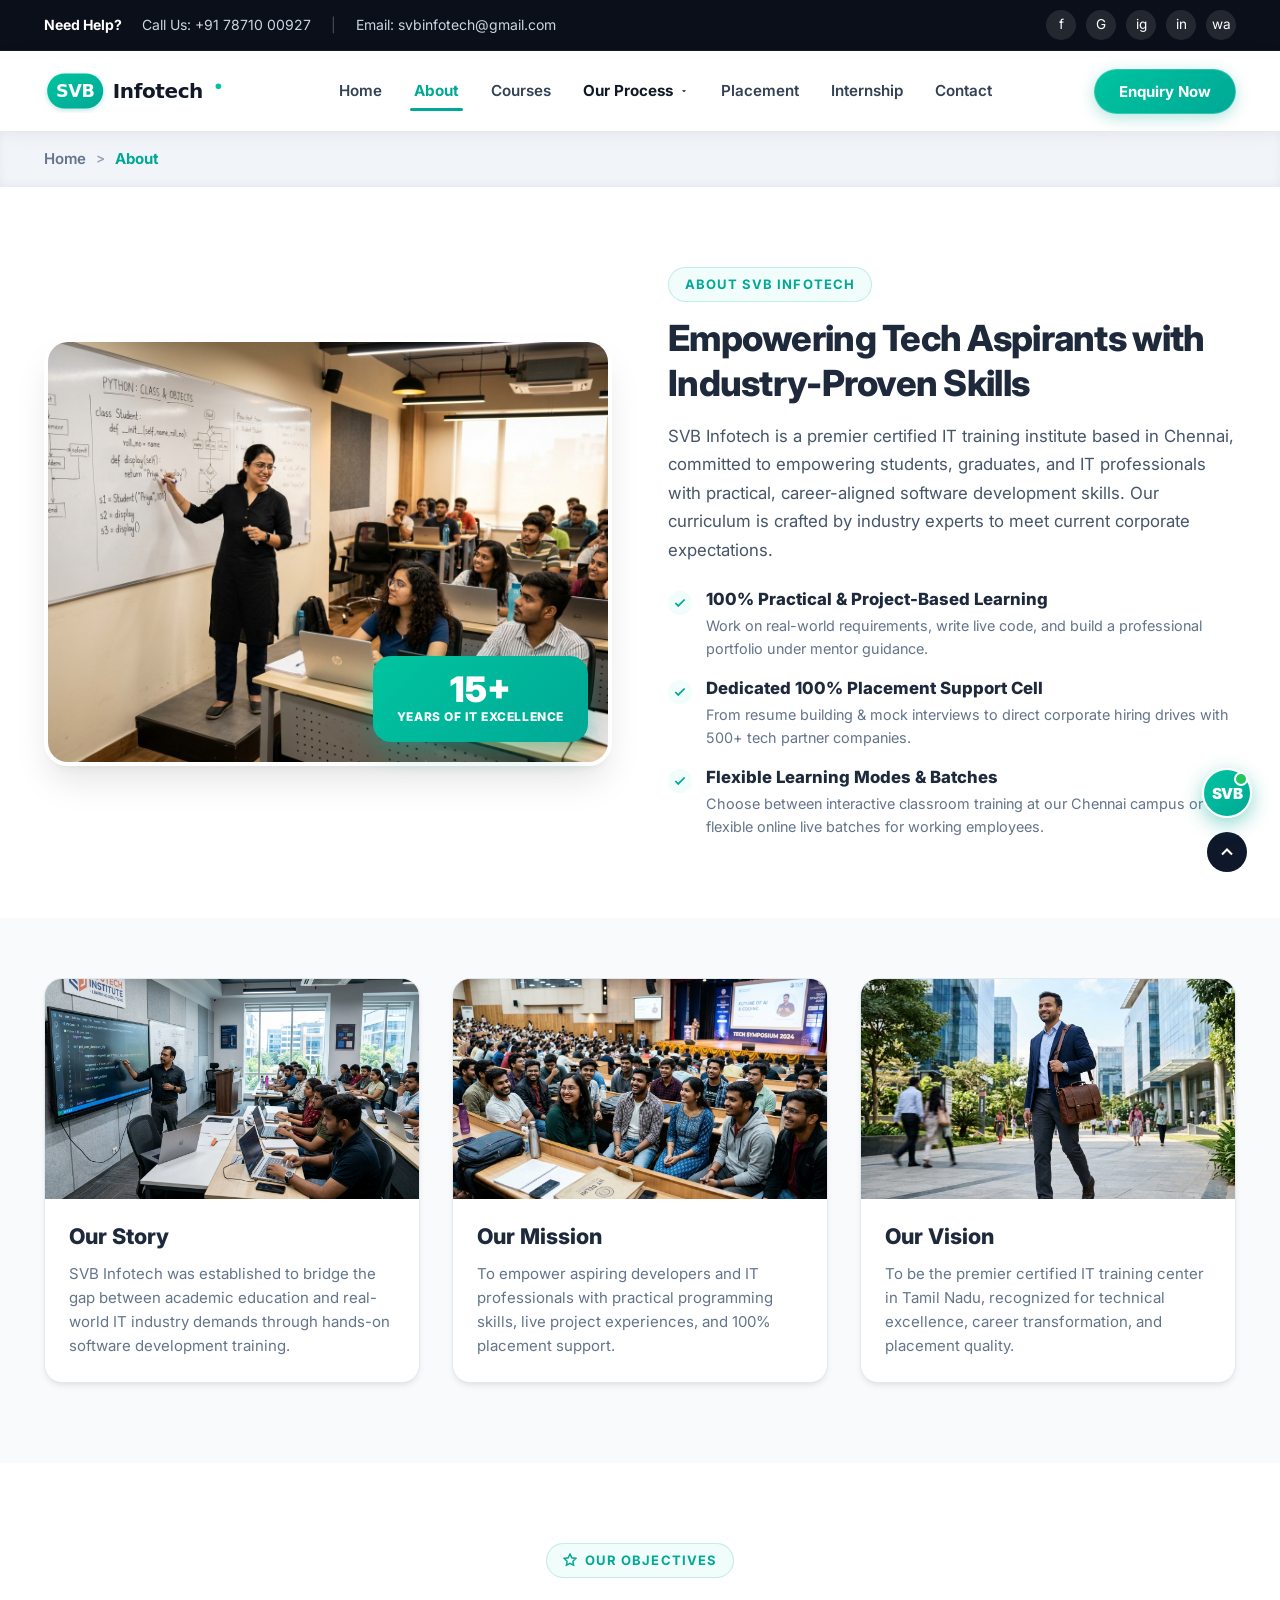
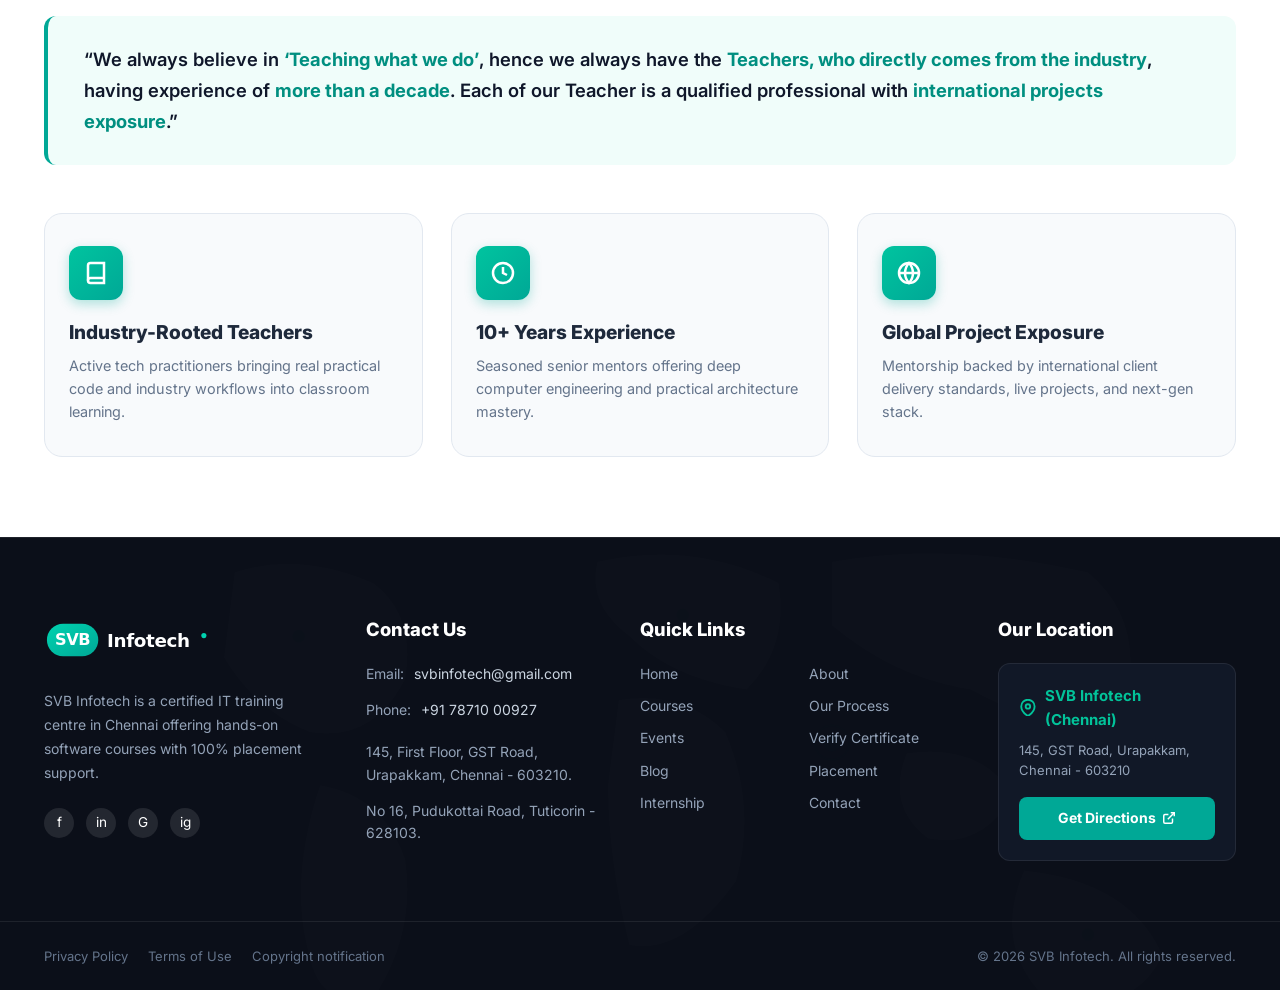
==== commit 405222db: "Add files via upload" ====
--- a/about.html
+++ b/about.html
@@ -65,7 +65,48 @@
         <a href="index.html" class="nav-link">Home</a>
         <a href="about.html" class="nav-link active">About</a>
         <a href="courses.html" class="nav-link">Courses</a>
+        <div class="nav-item-dropdown">
+          <a href="process.html" class="nav-link dropdown-toggle" aria-expanded="false">
+            Our Process
+            <svg class="dropdown-caret" width="10" height="10" viewBox="0 0 24 24" fill="currentColor">
+              <path d="M7 10l5 5 5-5z"/>
+            </svg>
+          </a>
+          <div class="dropdown-menu">
+            <a href="events.html" class="dropdown-item">
+              <span class="dropdown-item-icon">
+                <svg width="18" height="18" viewBox="0 0 24 24" fill="none" stroke="#ef4444" stroke-width="2" stroke-linecap="round" stroke-linejoin="round">
+                  <rect x="3" y="4" width="18" height="18" rx="2" ry="2"></rect>
+                  <line x1="16" y1="2" x2="16" y2="6"></line>
+                  <line x1="8" y1="2" x2="8" y2="6"></line>
+                  <line x1="3" y1="10" x2="21" y2="10"></line>
+                  <rect x="7" y="14" width="3" height="3" fill="#ef4444" stroke="none"></rect>
+                </svg>
+              </span>
+              <span class="dropdown-item-text">Events</span>
+            </a>
+            <a href="verify-certificate.html" class="dropdown-item">
+              <span class="dropdown-item-icon">
+                <svg width="18" height="18" viewBox="0 0 24 24" fill="none" stroke="#00a896" stroke-width="2" stroke-linecap="round" stroke-linejoin="round">
+                  <circle cx="12" cy="8" r="6"></circle>
+                  <path d="M15.477 12.89 17 22l-5-3-5 3 1.523-9.11"></path>
+                </svg>
+              </span>
+              <span class="dropdown-item-text">Verify Certificate</span>
+            </a>
+            <a href="blog.html" class="dropdown-item">
+              <span class="dropdown-item-icon">
+                <svg width="18" height="18" viewBox="0 0 24 24" fill="none" stroke="#6366f1" stroke-width="2" stroke-linecap="round" stroke-linejoin="round">
+                  <path d="M4 19.5A2.5 2.5 0 0 1 6.5 17H20"></path>
+                  <path d="M6.5 2H20v20H6.5A2.5 2.5 0 0 1 4 19.5v-15A2.5 2.5 0 0 1 6.5 2z"></path>
+                </svg>
+              </span>
+              <span class="dropdown-item-text">Blog</span>
+            </a>
+          </div>
+        </div>
         <a href="placement.html" class="nav-link">Placement</a>
+        <a href="internship.html" class="nav-link">Internship</a>
         <a href="contact.html" class="nav-link">Contact</a>
       </nav>
 
@@ -92,7 +133,43 @@
       <a href="index.html">Home</a>
       <a href="about.html" class="active">About</a>
       <a href="courses.html">Courses</a>
+      <div class="mobile-dropdown-group">
+        <button type="button" class="mobile-dropdown-toggle" aria-expanded="false">
+          <span>Our Process</span>
+          <svg class="mobile-caret" width="14" height="14" viewBox="0 0 24 24" fill="currentColor">
+            <path d="M7 10l5 5 5-5z"/>
+          </svg>
+        </button>
+        <div class="mobile-submenu">
+          <a href="process.html" class="mobile-sublink">Process Overview</a>
+          <a href="events.html" class="mobile-sublink">
+            <svg width="16" height="16" viewBox="0 0 24 24" fill="none" stroke="#ef4444" stroke-width="2" stroke-linecap="round" stroke-linejoin="round">
+              <rect x="3" y="4" width="18" height="18" rx="2" ry="2"></rect>
+              <line x1="16" y1="2" x2="16" y2="6"></line>
+              <line x1="8" y1="2" x2="8" y2="6"></line>
+              <line x1="3" y1="10" x2="21" y2="10"></line>
+              <rect x="7" y="14" width="3" height="3" fill="#ef4444" stroke="none"></rect>
+            </svg>
+            <span>Events</span>
+          </a>
+          <a href="verify-certificate.html" class="mobile-sublink">
+            <svg width="16" height="16" viewBox="0 0 24 24" fill="none" stroke="#00a896" stroke-width="2" stroke-linecap="round" stroke-linejoin="round">
+              <circle cx="12" cy="8" r="6"></circle>
+              <path d="M15.477 12.89 17 22l-5-3-5 3 1.523-9.11"></path>
+            </svg>
+            <span>Verify Certificate</span>
+          </a>
+          <a href="blog.html" class="mobile-sublink">
+            <svg width="16" height="16" viewBox="0 0 24 24" fill="none" stroke="#6366f1" stroke-width="2" stroke-linecap="round" stroke-linejoin="round">
+              <path d="M4 19.5A2.5 2.5 0 0 1 6.5 17H20"></path>
+              <path d="M6.5 2H20v20H6.5A2.5 2.5 0 0 1 4 19.5v-15A2.5 2.5 0 0 1 6.5 2z"></path>
+            </svg>
+            <span>Blog</span>
+          </a>
+        </div>
+      </div>
       <a href="placement.html">Placement</a>
+      <a href="internship.html">Internship</a>
       <a href="contact.html">Contact</a>
     </nav>
     <div style="margin-top: auto; display: flex; flex-direction: column; gap: 14px;">
@@ -327,9 +404,13 @@
           <li><a href="index.html">Home</a></li>
           <li><a href="about.html">About</a></li>
           <li><a href="courses.html">Courses</a></li>
+          <li><a href="process.html">Our Process</a></li>
+          <li><a href="events.html">Events</a></li>
+          <li><a href="verify-certificate.html">Verify Certificate</a></li>
+          <li><a href="blog.html">Blog</a></li>
           <li><a href="placement.html">Placement</a></li>
+          <li><a href="internship.html">Internship</a></li>
           <li><a href="contact.html">Contact</a></li>
-          <li><a href="#" class="open-enquiry-modal-btn" style="color: var(--primary-teal-light); font-weight: 700;">Enquiry Now</a></li>
         </ul>
       </div>
 
@@ -369,13 +450,11 @@
 
   <!-- Floating Action Buttons -->
   <div class="floating-actions-container">
-    <button type="button" class="floating-svb-badge open-enquiry-modal-btn" aria-label="SVB Assistant">
-      SVB
+    <button type="button" class="floating-svb-badge" id="chatbotToggleBtn" aria-label="Open SVB AI Assistant Chatbot" title="Chat with SVB AI Assistant">
+      <span class="svb-badge-text">SVB</span>
       <span class="floating-online-dot"></span>
+      <span class="floating-badge-tooltip">Chat with SVB AI 👋</span>
     </button>
-    <a href="https://wa.me/917871000927" target="_blank" rel="noopener" class="floating-whatsapp-btn" aria-label="Chat on WhatsApp">
-      <svg width="30" height="30" viewBox="0 0 24 24" fill="currentColor"><path d="M12.031 6.172c-3.181 0-5.767 2.586-5.768 5.766-.001 1.298.38 2.27 1.019 3.287l-.711 2.599 2.664-.699c.974.532 1.774.82 2.796.82 3.183 0 5.768-2.587 5.768-5.766.001-3.187-2.575-5.77-5.768-5.771zm3.392 8.244c-.144.405-.837.774-1.17.824-.312.045-.634.053-.996-.062-.314-.099-.717-.24-1.285-.487-1.378-.598-2.277-1.996-2.347-2.088-.07-.092-.559-.742-.559-1.414 0-.672.352-1.002.477-1.135.125-.133.272-.167.362-.167.091 0 .181.001.261.006.084.004.197-.033.308.234.114.274.39 951.424 1.02.034.07.057.151.011.242-.046.091-.07.148-.139.229-.07.081-.147.181-.21.243-.07.07-.143.146-.062.285.081.14 0.358.591.768.956.529.472.974.618 1.114.688.14.07.222.058.305-.038.083-.095.357-.417.452-.56.095-.143.19-.119.321-.071.13.047.832.392.975.464.143.072.238.107.273.167.035.06.035.347-.109.752z"/></svg>
-    </a>
     <button type="button" class="back-to-top-btn" id="backToTopBtn" aria-label="Back to Top">
       <svg width="20" height="20" viewBox="0 0 24 24" fill="none" stroke="currentColor" stroke-width="2.5"><polyline points="18 15 12 9 6 15"></polyline></svg>
     </button>
--- a/assets/css/style.css
+++ b/assets/css/style.css
@@ -12,48 +12,50 @@
   --teal-surface-hover: #ccfbf1;
   --teal-border: rgba(0, 168, 150, 0.2);
   --teal-glow: rgba(0, 168, 150, 0.25);
-  
+
   --secondary-cyan: #00b4d8;
   --accent-gold: #f59e0b;
   --accent-gold-dark: #b45309;
   --accent-gold-surface: #fef3c7;
-  
+
   --dark-bg: #0b0f19;
   --dark-surface: #111827;
   --dark-surface-card: #1e293b;
   --dark-border: #1f2937;
-  
+
   --text-main: #1e293b;
   --text-muted: #64748b;
   --text-light: #94a3b8;
   --text-white: #ffffff;
-  
+
   --bg-body: #f8fafc;
   --bg-card: #ffffff;
   --border-light: #e2e8f0;
   --border-subtle: #f1f5f9;
-  
+
   --radius-sm: 8px;
   --radius-md: 12px;
   --radius-lg: 18px;
   --radius-xl: 24px;
   --radius-full: 9999px;
-  
+
   --shadow-sm: 0 1px 3px rgba(0, 0, 0, 0.06), 0 1px 2px rgba(0, 0, 0, 0.04);
   --shadow-md: 0 4px 6px -1px rgba(0, 0, 0, 0.07), 0 2px 4px -2px rgba(0, 0, 0, 0.05);
   --shadow-lg: 0 10px 25px -3px rgba(0, 0, 0, 0.08), 0 4px 6px -4px rgba(0, 0, 0, 0.04);
   --shadow-xl: 0 20px 35px -5px rgba(0, 0, 0, 0.1), 0 8px 10px -6px rgba(0, 0, 0, 0.05);
   --shadow-teal: 0 10px 25px -5px rgba(0, 168, 150, 0.35);
-  
+
   --transition-fast: 0.15s ease;
   --transition-normal: 0.25s cubic-bezier(0.16, 1, 0.3, 1);
   --transition-slow: 0.4s cubic-bezier(0.16, 1, 0.3, 1);
-  
+
   --container-max: 1240px;
 }
 
 /* --- Base & Reset --- */
-*, *::before, *::after {
+*,
+*::before,
+*::after {
   box-sizing: border-box;
   margin: 0;
   padding: 0;
@@ -77,7 +79,8 @@
   overflow-x: hidden;
 }
 
-img, svg {
+img,
+svg {
   display: block;
   max-width: 100%;
   height: auto;
@@ -89,7 +92,10 @@
   transition: color var(--transition-fast);
 }
 
-button, input, select, textarea {
+button,
+input,
+select,
+textarea {
   font-family: inherit;
   font-size: inherit;
 }
@@ -100,7 +106,8 @@
   background: none;
 }
 
-ul, ol {
+ul,
+ol {
   list-style: none;
 }
 
@@ -114,7 +121,12 @@
 }
 
 /* --- Typography Helpers --- */
-h1, h2, h3, h4, h5, h6 {
+h1,
+h2,
+h3,
+h4,
+h5,
+h6 {
   color: var(--text-main);
   font-weight: 800;
   line-height: 1.25;
@@ -275,15 +287,17 @@
 .desktop-nav-menu {
   display: flex;
   align-items: center;
-  gap: 32px;
+  gap: 24px;
+  flex-wrap: nowrap;
 }
 
 .nav-link {
-  font-size: 1rem;
+  font-size: 0.95rem;
   font-weight: 600;
   color: #334155;
   padding: 8px 4px;
   position: relative;
+  white-space: nowrap;
   transition: color var(--transition-fast);
 }
 
@@ -305,6 +319,202 @@
   height: 3px;
   background-color: var(--primary-teal);
   border-radius: 2px;
+}
+
+/* --- Dropdown Menu (Our Process) --- */
+.nav-item-dropdown {
+  position: relative;
+  display: inline-flex;
+  align-items: center;
+}
+
+.dropdown-toggle {
+  display: inline-flex;
+  align-items: center;
+  gap: 6px;
+  background: none;
+  border: none;
+  cursor: pointer;
+  padding: 8px 4px;
+  font-size: 0.95rem;
+  font-weight: 700;
+  color: #111827;
+  position: relative;
+  white-space: nowrap;
+  transition: color var(--transition-fast);
+  text-decoration: none;
+  font-family: inherit;
+}
+
+.dropdown-toggle:hover,
+.nav-item-dropdown:hover .dropdown-toggle,
+.nav-item-dropdown.active .dropdown-toggle,
+.nav-item-dropdown.open .dropdown-toggle {
+  color: var(--primary-teal);
+}
+
+.dropdown-caret {
+  transition: transform var(--transition-fast);
+  color: #111827;
+  display: inline-block;
+  vertical-align: middle;
+}
+
+.dropdown-toggle:hover .dropdown-caret,
+.nav-item-dropdown:hover .dropdown-caret,
+.nav-item-dropdown.open .dropdown-caret {
+  transform: rotate(180deg);
+  color: var(--primary-teal);
+}
+
+.dropdown-menu {
+  position: absolute;
+  top: calc(100% + 8px);
+  left: 0;
+  min-width: 210px;
+  background: #ffffff;
+  border-radius: 10px;
+  box-shadow: 0 12px 30px -4px rgba(15, 23, 42, 0.12), 0 4px 8px -2px rgba(15, 23, 42, 0.06), 0 0 0 1px rgba(0, 0, 0, 0.05);
+  padding: 8px;
+  display: flex;
+  flex-direction: column;
+  gap: 4px;
+  opacity: 0;
+  visibility: hidden;
+  transform: translateY(6px);
+  transition: opacity 0.2s ease, transform 0.2s ease, visibility 0.2s ease;
+  z-index: 1050;
+  pointer-events: none;
+}
+
+.dropdown-menu::before {
+  content: '';
+  position: absolute;
+  top: -12px;
+  left: 0;
+  width: 100%;
+  height: 14px;
+}
+
+.nav-item-dropdown:hover .dropdown-menu,
+.nav-item-dropdown.open .dropdown-menu {
+  opacity: 1;
+  visibility: visible;
+  transform: translateY(0);
+  pointer-events: auto;
+}
+
+.dropdown-item {
+  display: flex;
+  align-items: center;
+  gap: 12px;
+  padding: 10px 14px;
+  border-radius: 8px;
+  color: #4b5563;
+  font-weight: 500;
+  font-size: 0.95rem;
+  transition: all var(--transition-fast);
+  text-decoration: none;
+}
+
+.dropdown-item:hover {
+  background-color: #f8fafc;
+  color: #111827;
+  transform: translateX(2px);
+}
+
+.dropdown-item.active {
+  background-color: rgba(0, 168, 150, 0.08);
+  color: var(--primary-teal);
+}
+
+.dropdown-item-icon {
+  display: flex;
+  align-items: center;
+  justify-content: center;
+  width: 22px;
+  height: 22px;
+  flex-shrink: 0;
+}
+
+.dropdown-item-text {
+  font-size: 0.95rem;
+  color: #4b5563;
+  font-weight: 500;
+  transition: color var(--transition-fast);
+}
+
+.dropdown-item:hover .dropdown-item-text,
+.dropdown-item.active .dropdown-item-text {
+  color: #111827;
+}
+
+.dropdown-item.active .dropdown-item-text {
+  color: var(--primary-teal);
+  font-weight: 600;
+}
+
+/* Mobile Dropdown */
+.mobile-dropdown-group {
+  display: flex;
+  flex-direction: column;
+  border-bottom: 1px solid var(--border-light);
+}
+
+.mobile-dropdown-toggle {
+  display: flex;
+  align-items: center;
+  justify-content: space-between;
+  width: 100%;
+  font-size: 1.15rem;
+  font-weight: 700;
+  color: var(--text-main);
+  padding: 12px 0;
+  background: none;
+  border: none;
+  cursor: pointer;
+  text-align: left;
+  font-family: inherit;
+}
+
+.mobile-caret {
+  transition: transform var(--transition-fast);
+  color: #64748b;
+}
+
+.mobile-dropdown-group.open .mobile-caret {
+  transform: rotate(180deg);
+  color: var(--primary-teal);
+}
+
+.mobile-submenu {
+  display: none;
+  flex-direction: column;
+  gap: 8px;
+  padding: 4px 0 12px 14px;
+}
+
+.mobile-dropdown-group.open .mobile-submenu {
+  display: flex;
+}
+
+.mobile-sublink {
+  display: flex;
+  align-items: center;
+  gap: 10px;
+  font-size: 0.95rem;
+  font-weight: 600;
+  color: #475569;
+  padding: 8px 10px;
+  border-radius: 6px;
+  text-decoration: none;
+  transition: background-color var(--transition-fast), color var(--transition-fast);
+}
+
+.mobile-sublink:hover,
+.mobile-sublink.active {
+  background-color: var(--teal-surface);
+  color: var(--primary-teal);
 }
 
 .header-cta-group {
@@ -522,8 +732,8 @@
 .hero-section {
   position: relative;
   background: radial-gradient(circle at 80% 20%, rgba(0, 168, 150, 0.08) 0%, transparent 60%),
-              radial-gradient(circle at 10% 80%, rgba(0, 180, 216, 0.06) 0%, transparent 50%),
-              #ffffff;
+    radial-gradient(circle at 10% 80%, rgba(0, 180, 216, 0.06) 0%, transparent 50%),
+    #ffffff;
   padding: 60px 0 80px;
   overflow: hidden;
   border-bottom: 1px solid var(--border-light);
@@ -588,14 +798,275 @@
 
 .hero-image-card {
   position: relative;
+  display: flex;
+  align-items: center;
+  justify-content: center;
+}
+
+/* Tech & AI Animated Backdrop */
+.hero-ai-backdrop {
+  position: absolute;
+  inset: -30px;
+  border-radius: 36px;
+  pointer-events: none;
+  overflow: visible;
+  z-index: 0;
+}
+
+.hero-ai-canvas {
+  position: absolute;
+  inset: 0;
+  width: 100%;
+  height: 100%;
+  border-radius: 32px;
+  z-index: 1;
+}
+
+.ai-glow-orb {
+  position: absolute;
+  border-radius: 50%;
+  filter: blur(45px);
+  opacity: 0.6;
+  z-index: 0;
+  animation: aiOrbPulse 6s ease-in-out infinite alternate;
+}
+
+.ai-glow-1 {
+  width: 260px;
+  height: 260px;
+  top: -35px;
+  right: -25px;
+  background: radial-gradient(circle, rgba(0, 229, 255, 0.45) 0%, rgba(0, 168, 150, 0.25) 50%, transparent 70%);
+}
+
+.ai-glow-2 {
+  width: 280px;
+  height: 280px;
+  bottom: -35px;
+  left: -35px;
+  background: radial-gradient(circle, rgba(0, 168, 150, 0.55) 0%, rgba(14, 165, 233, 0.3) 50%, transparent 70%);
+  animation-delay: -3s;
+}
+
+@keyframes aiOrbPulse {
+  0% {
+    transform: scale(0.9) translate(0, 0);
+    opacity: 0.45;
+  }
+
+  50% {
+    transform: scale(1.18) translate(15px, -12px);
+    opacity: 0.75;
+  }
+
+  100% {
+    transform: scale(0.95) translate(-10px, 12px);
+    opacity: 0.5;
+  }
+}
+
+.ai-tech-ring {
+  position: absolute;
+  border-radius: 50%;
+  pointer-events: none;
+  z-index: 1;
+}
+
+.ai-tech-ring.ring-1 {
+  width: 500px;
+  height: 500px;
+  top: 50%;
+  left: 50%;
+  transform: translate(-50%, -50%);
+  border: 1.5px dashed rgba(0, 229, 255, 0.3);
+  animation: rotateTechRing 35s linear infinite;
+}
+
+.ai-tech-ring.ring-2 {
+  width: 580px;
+  height: 580px;
+  top: 50%;
+  left: 50%;
+  transform: translate(-50%, -50%);
+  border: 1px dotted rgba(0, 168, 150, 0.25);
+  animation: rotateTechRingReverse 45s linear infinite;
+}
+
+@keyframes rotateTechRing {
+  from {
+    transform: translate(-50%, -50%) rotate(0deg);
+  }
+
+  to {
+    transform: translate(-50%, -50%) rotate(360deg);
+  }
+}
+
+@keyframes rotateTechRingReverse {
+  from {
+    transform: translate(-50%, -50%) rotate(360deg);
+  }
+
+  to {
+    transform: translate(-50%, -50%) rotate(0deg);
+  }
+}
+
+/* Floating AI & Tech Badges */
+.floating-ai-chip {
+  position: absolute;
+  z-index: 4;
+  background: rgba(15, 23, 42, 0.88);
+  backdrop-filter: blur(12px);
+  color: #ffffff;
+  padding: 8px 16px;
+  border-radius: var(--radius-full);
+  display: flex;
+  align-items: center;
+  gap: 10px;
+  box-shadow: 0 12px 30px rgba(0, 0, 0, 0.25), 0 0 18px rgba(0, 168, 150, 0.3);
+  border: 1px solid rgba(0, 229, 255, 0.4);
+  pointer-events: auto;
+  transition: transform var(--transition-fast);
+}
+
+.floating-ai-chip:hover {
+  transform: scale(1.06);
+}
+
+.floating-ai-chip.top-right {
+  top: -16px;
+  right: -10px;
+  animation: floatChip1 4s ease-in-out infinite;
+}
+
+.floating-ai-chip.left-middle {
+  top: 40%;
+  left: -28px;
+  animation: floatChip2 4.5s ease-in-out infinite 1s;
+}
+
+@keyframes floatChip1 {
+
+  0%,
+  100% {
+    transform: translateY(0);
+  }
+
+  50% {
+    transform: translateY(-8px);
+  }
+}
+
+@keyframes floatChip2 {
+
+  0%,
+  100% {
+    transform: translateY(0);
+  }
+
+  50% {
+    transform: translateY(8px);
+  }
+}
+
+.ai-chip-pulse {
+  width: 10px;
+  height: 10px;
+  border-radius: 50%;
+  background: #22c55e;
+  box-shadow: 0 0 10px #22c55e;
+  animation: pulseGreenDot 1.8s infinite;
+}
+
+.ai-chip-pulse.cyan {
+  background: #00e5ff;
+  box-shadow: 0 0 10px #00e5ff;
+}
+
+@keyframes pulseGreenDot {
+
+  0%,
+  100% {
+    opacity: 1;
+    transform: scale(1);
+  }
+
+  50% {
+    opacity: 0.4;
+    transform: scale(0.8);
+  }
+}
+
+.ai-chip-icon {
+  font-size: 1.15rem;
+}
+
+.ai-chip-text {
+  display: flex;
+  flex-direction: column;
+  line-height: 1.25;
+}
+
+.ai-chip-text strong {
+  font-size: 0.8125rem;
+  font-weight: 800;
+  color: #ffffff;
+  letter-spacing: -0.01em;
+}
+
+.ai-chip-text span {
+  font-size: 0.6875rem;
+  color: #94a3b8;
+  font-weight: 600;
+}
+
+/* Tech Corner HUD Brackets */
+.tech-corner {
+  position: absolute;
+  width: 20px;
+  height: 20px;
+  border: 2.5px solid #00e5ff;
+  z-index: 3;
+  pointer-events: none;
+  opacity: 0.85;
+}
+
+.tech-corner.top-left {
+  top: 10px;
+  left: 10px;
+  border-right: none;
+  border-bottom: none;
+}
+
+.tech-corner.top-right {
+  top: 10px;
+  right: 10px;
+  border-left: none;
+  border-bottom: none;
+}
+
+.tech-corner.bottom-left {
+  bottom: 10px;
+  left: 10px;
+  border-right: none;
+  border-top: none;
+}
+
+.tech-corner.bottom-right {
+  bottom: 10px;
+  right: 10px;
+  border-left: none;
+  border-top: none;
 }
 
 .hero-image-wrapper {
   position: relative;
   border-radius: var(--radius-xl);
   overflow: hidden;
-  box-shadow: var(--shadow-xl);
+  box-shadow: var(--shadow-xl), 0 0 30px rgba(0, 168, 150, 0.2);
   border: 4px solid #ffffff;
+  z-index: 2;
 }
 
 .hero-image-wrapper img {
@@ -627,8 +1098,15 @@
 }
 
 @keyframes floatBounce {
-  0%, 100% { transform: translateY(0); }
-  50% { transform: translateY(-8px); }
+
+  0%,
+  100% {
+    transform: translateY(0);
+  }
+
+  50% {
+    transform: translateY(-8px);
+  }
 }
 
 .floating-hero-badge .badge-number {
@@ -904,17 +1382,53 @@
   flex-wrap: wrap;
 }
 
+/* Continuous Logo Marquee Slider */
+.logo-marquee-slider {
+  position: relative;
+  width: 100%;
+  overflow: hidden;
+  padding: 14px 0;
+  mask-image: linear-gradient(to right, transparent 0%, black 8%, black 92%, transparent 100%);
+  -webkit-mask-image: linear-gradient(to right, transparent 0%, black 8%, black 92%, transparent 100%);
+}
+
+.logo-marquee-track {
+  display: flex;
+  align-items: center;
+  gap: 52px;
+  width: max-content;
+  animation: marqueeScroll 32s linear infinite;
+  will-change: transform;
+}
+
+.logo-marquee-slider:hover .logo-marquee-track {
+  animation-play-state: paused;
+}
+
+@keyframes marqueeScroll {
+  0% {
+    transform: translateX(0);
+  }
+
+  100% {
+    transform: translateX(-50%);
+  }
+}
+
 .partner-logo-item {
-  height: 38px;
-  opacity: 0.75;
+  height: 42px;
+  max-width: 160px;
+  object-fit: contain;
+  opacity: 0.82;
   transition: all var(--transition-fast);
-  filter: grayscale(80%);
+  filter: grayscale(60%);
+  flex-shrink: 0;
 }
 
 .partner-logo-item:hover {
   opacity: 1;
   filter: grayscale(0%);
-  transform: scale(1.08);
+  transform: scale(1.12);
 }
 
 /* ==========================================================================
@@ -1692,8 +2206,8 @@
 
 .footer-main-grid {
   display: grid;
-  grid-template-columns: 1.4fr 1fr 0.8fr 1.1fr;
-  gap: 40px;
+  grid-template-columns: 1.2fr 1fr 1.35fr 1fr;
+  gap: 36px;
   position: relative;
   z-index: 1;
   margin-bottom: 60px;
@@ -1753,9 +2267,9 @@
 }
 
 .footer-links-list {
-  display: flex;
-  flex-direction: column;
-  gap: 12px;
+  display: grid;
+  grid-template-columns: repeat(2, 1fr);
+  gap: 10px 16px;
   font-size: 0.875rem;
 }
 
@@ -1856,8 +2370,8 @@
 }
 
 .floating-svb-badge {
-  width: 58px;
-  height: 58px;
+  width: 50px;
+  height: 50px;
   border-radius: 50%;
   background: linear-gradient(135deg, #00c49f 0%, #00a896 100%);
   color: #ffffff;
@@ -1891,32 +2405,24 @@
 }
 
 @keyframes pulseGreen {
-  0% { box-shadow: 0 0 0 0 rgba(34, 197, 94, 0.7); }
-  70% { box-shadow: 0 0 0 8px rgba(34, 197, 94, 0); }
-  100% { box-shadow: 0 0 0 0 rgba(34, 197, 94, 0); }
-}
-
-.floating-whatsapp-btn {
-  width: 58px;
-  height: 58px;
-  border-radius: 50%;
-  background: #25d366;
-  color: #ffffff;
-  display: flex;
-  align-items: center;
-  justify-content: center;
-  box-shadow: 0 6px 20px rgba(37, 211, 102, 0.4);
-  transition: transform var(--transition-fast);
-}
-
-.floating-whatsapp-btn:hover {
-  transform: scale(1.1);
-  color: #ffffff;
-}
+  0% {
+    box-shadow: 0 0 0 0 rgba(34, 197, 94, 0.7);
+  }
+
+  70% {
+    box-shadow: 0 0 0 8px rgba(34, 197, 94, 0);
+  }
+
+  100% {
+    box-shadow: 0 0 0 0 rgba(34, 197, 94, 0);
+  }
+}
+
+
 
 .back-to-top-btn {
-  width: 44px;
-  height: 44px;
+  width: 40px;
+  height: 40px;
   border-radius: 50%;
   background: #0f172a;
   color: #ffffff;
@@ -2033,3 +2539,729 @@
 .toast-notification svg {
   color: var(--primary-teal-light);
 }
+
+/* ==========================================================================
+   INTERNSHIP APPLICATION FORM (ZOHO / ENTERPRISE MODEL)
+   ========================================================================== */
+.internship-app-card {
+  background: #ffffff;
+  border-radius: var(--radius-xl);
+  padding: 44px;
+  box-shadow: 0 14px 40px -10px rgba(15, 23, 42, 0.08), 0 0 0 1px rgba(0, 0, 0, 0.05);
+  max-width: 900px;
+  margin: 0 auto;
+}
+
+.autofill-box {
+  background: #f8fafc;
+  border: 2px dashed #cbd5e1;
+  border-radius: var(--radius-lg);
+  padding: 30px;
+  text-align: center;
+  margin-bottom: 34px;
+  transition: all var(--transition-fast);
+  cursor: pointer;
+  position: relative;
+}
+
+.autofill-box:hover,
+.autofill-box.drag-over {
+  border-color: var(--primary-teal);
+  background: #f0fdfa;
+}
+
+.autofill-title {
+  font-size: 1.1rem;
+  font-weight: 800;
+  color: #0f172a;
+  margin-bottom: 4px;
+}
+
+.autofill-subtitle {
+  font-size: 0.875rem;
+  color: #64748b;
+  margin-bottom: 16px;
+}
+
+.autofill-drop-text {
+  font-size: 1rem;
+  color: #475569;
+}
+
+.autofill-drop-text strong {
+  color: #e11d48;
+}
+
+.autofill-file-ext {
+  font-size: 0.8125rem;
+  color: #94a3b8;
+  margin-top: 6px;
+}
+
+.form-subhead-row {
+  display: flex;
+  align-items: center;
+  justify-content: space-between;
+  margin-bottom: 20px;
+  padding-bottom: 8px;
+  border-bottom: 1px solid #f1f5f9;
+}
+
+.form-subhead {
+  font-size: 1.15rem;
+  font-weight: 800;
+  color: #ef4444;
+}
+
+.form-clear-link {
+  font-size: 0.875rem;
+  color: #ef4444;
+  font-weight: 700;
+  background: none;
+  border: none;
+  cursor: pointer;
+  text-decoration: underline;
+}
+
+.form-clear-link:hover {
+  color: #b91c1c;
+}
+
+.form-grid-2 {
+  display: grid;
+  grid-template-columns: 1fr 1fr;
+  gap: 20px;
+  margin-bottom: 20px;
+}
+
+.input-with-select {
+  display: flex;
+  gap: 8px;
+}
+
+.prefix-select {
+  width: 105px;
+  flex-shrink: 0;
+  background-color: #f8fafc;
+}
+
+.phone-input-combo {
+  display: flex;
+  gap: 8px;
+}
+
+.phone-code-badge {
+  display: inline-flex;
+  align-items: center;
+  gap: 6px;
+  background: #f8fafc;
+  border: 1.5px solid var(--border-light);
+  border-radius: var(--radius-md);
+  padding: 0 12px;
+  font-weight: 700;
+  color: #334155;
+  font-size: 0.9rem;
+  flex-shrink: 0;
+}
+
+.resume-upload-wrapper {
+  margin-top: 10px;
+  margin-bottom: 28px;
+}
+
+.file-browse-control {
+  position: relative;
+  border: 1.5px dashed #cbd5e1;
+  background: #f8fafc;
+  border-radius: var(--radius-md);
+  padding: 16px 20px;
+  display: flex;
+  align-items: center;
+  gap: 16px;
+  cursor: pointer;
+}
+
+.file-browse-btn {
+  background: #ffffff;
+  border: 1px solid #cbd5e1;
+  padding: 8px 18px;
+  border-radius: var(--radius-sm);
+  font-size: 0.875rem;
+  font-weight: 700;
+  color: #334155;
+}
+
+.file-browse-text {
+  font-size: 0.875rem;
+  color: #64748b;
+  overflow: hidden;
+  text-overflow: ellipsis;
+  white-space: nowrap;
+}
+
+.form-action-footer {
+  display: flex;
+  justify-content: flex-end;
+  gap: 14px;
+  margin-top: 32px;
+  padding-top: 20px;
+  border-top: 1px solid #f1f5f9;
+}
+
+.btn-form-cancel {
+  background: #ffffff;
+  color: #475569;
+  border: 1px solid #cbd5e1;
+  padding: 12px 28px;
+  border-radius: var(--radius-md);
+  font-weight: 700;
+  font-size: 0.95rem;
+  cursor: pointer;
+  transition: all var(--transition-fast);
+}
+
+.btn-form-cancel:hover {
+  background: #f1f5f9;
+  color: #0f172a;
+}
+
+.btn-form-submit {
+  background: #ef4444;
+  color: #ffffff;
+  border: none;
+  padding: 12px 34px;
+  border-radius: var(--radius-md);
+  font-weight: 800;
+  font-size: 0.95rem;
+  cursor: pointer;
+  transition: all var(--transition-fast);
+  box-shadow: 0 4px 14px rgba(239, 68, 68, 0.35);
+}
+
+.btn-form-submit:hover {
+  background: #dc2626;
+  transform: translateY(-1px);
+  box-shadow: 0 6px 18px rgba(239, 68, 68, 0.45);
+}
+
+.btn-form-submit:disabled {
+  opacity: 0.65;
+  cursor: not-allowed;
+}
+
+/* ==========================================================================
+   BLOG CARDS & SHOWCASE
+   ========================================================================== */
+.blog-grid {
+  display: grid;
+  grid-template-columns: repeat(3, 1fr);
+  gap: 28px;
+}
+
+.blog-card {
+  background: #ffffff;
+  border-radius: var(--radius-lg);
+  overflow: hidden;
+  border: 1px solid var(--border-light);
+  box-shadow: var(--shadow-sm);
+  display: flex;
+  flex-direction: column;
+  transition: all var(--transition-normal);
+}
+
+.blog-card:hover {
+  transform: translateY(-6px);
+  box-shadow: var(--shadow-xl);
+  border-color: rgba(0, 168, 150, 0.3);
+}
+
+.blog-card-img {
+  width: 100%;
+  height: 200px;
+  object-fit: cover;
+  transition: transform 0.4s ease;
+}
+
+.blog-card:hover .blog-card-img {
+  transform: scale(1.05);
+}
+
+.blog-card-body {
+  padding: 24px;
+  display: flex;
+  flex-direction: column;
+  flex: 1;
+}
+
+.blog-meta-tag {
+  display: inline-block;
+  font-size: 0.75rem;
+  font-weight: 800;
+  padding: 4px 10px;
+  border-radius: 4px;
+  text-transform: uppercase;
+  letter-spacing: 0.5px;
+  margin-bottom: 12px;
+}
+
+.blog-title {
+  font-size: 1.2rem;
+  font-weight: 800;
+  color: #0f172a;
+  line-height: 1.4;
+  margin-bottom: 10px;
+}
+
+.blog-excerpt {
+  font-size: 0.9rem;
+  color: #64748b;
+  line-height: 1.6;
+  margin-bottom: 18px;
+  flex: 1;
+}
+
+.blog-footer {
+  display: flex;
+  align-items: center;
+  justify-content: space-between;
+  padding-top: 14px;
+  border-top: 1px solid var(--border-light);
+  font-size: 0.8125rem;
+  color: #94a3b8;
+  font-weight: 600;
+}
+
+/* ==========================================================================
+   SVB AI CHATBOT WIDGET
+   ========================================================================== */
+
+/* Floating Badge Tooltip */
+.floating-badge-tooltip {
+  position: absolute;
+  right: 58px;
+  top: 50%;
+  transform: translateY(-50%);
+  background: #0f172a;
+  color: #ffffff;
+  padding: 6px 12px;
+  border-radius: 20px;
+  font-size: 0.75rem;
+  font-weight: 700;
+  white-space: nowrap;
+  box-shadow: 0 4px 14px rgba(0, 0, 0, 0.2);
+  pointer-events: none;
+  opacity: 0;
+  transition: opacity 0.25s ease, transform 0.25s ease;
+  letter-spacing: normal;
+}
+
+.floating-badge-tooltip::after {
+  content: '';
+  position: absolute;
+  right: -5px;
+  top: 50%;
+  transform: translateY(-50%);
+  border-width: 5px 0 5px 6px;
+  border-style: solid;
+  border-color: transparent transparent transparent #0f172a;
+}
+
+.floating-svb-badge:hover .floating-badge-tooltip {
+  opacity: 1;
+  transform: translateY(-50%) translateX(-4px);
+}
+
+.floating-svb-badge.chat-active {
+  background: #0f172a;
+  box-shadow: 0 8px 24px rgba(15, 23, 42, 0.4);
+}
+
+/* Chatbot Floating Window */
+.svb-chatbot-window {
+  position: fixed;
+  bottom: 84px;
+  right: 24px;
+  width: 380px;
+  max-width: calc(100vw - 32px);
+  height: 540px;
+  max-height: calc(100vh - 110px);
+  background: #ffffff;
+  border-radius: 20px;
+  box-shadow: 0 20px 50px -10px rgba(15, 23, 42, 0.3), 0 0 0 1px rgba(0, 168, 150, 0.18);
+  display: flex;
+  flex-direction: column;
+  overflow: hidden;
+  z-index: 10000;
+  opacity: 0;
+  visibility: hidden;
+  transform: scale(0.88) translateY(24px);
+  transform-origin: bottom right;
+  transition: opacity 0.3s cubic-bezier(0.16, 1, 0.3, 1),
+              transform 0.3s cubic-bezier(0.16, 1, 0.3, 1),
+              visibility 0.3s;
+}
+
+.svb-chatbot-window.open {
+  opacity: 1;
+  visibility: visible;
+  transform: scale(1) translateY(0);
+}
+
+/* Chatbot Header */
+.chatbot-header {
+  background: linear-gradient(135deg, #0b1329 0%, #003e3a 100%);
+  color: #ffffff;
+  padding: 14px 18px;
+  display: flex;
+  align-items: center;
+  justify-content: space-between;
+  border-bottom: 1px solid rgba(255, 255, 255, 0.08);
+}
+
+.chatbot-header-info {
+  display: flex;
+  align-items: center;
+  gap: 12px;
+}
+
+.chatbot-avatar {
+  width: 38px;
+  height: 38px;
+  border-radius: 50%;
+  background: linear-gradient(135deg, #00c49f 0%, #00a896 100%);
+  display: flex;
+  align-items: center;
+  justify-content: center;
+  font-weight: 900;
+  font-size: 0.85rem;
+  color: #ffffff;
+  box-shadow: 0 2px 8px rgba(0, 168, 150, 0.5);
+  position: relative;
+  flex-shrink: 0;
+}
+
+.chatbot-avatar .online-status-dot {
+  position: absolute;
+  bottom: 0;
+  right: 0;
+  width: 10px;
+  height: 10px;
+  background: #22c55e;
+  border-radius: 50%;
+  border: 2px solid #0b1329;
+}
+
+.chatbot-title-box h4 {
+  font-size: 0.95rem;
+  font-weight: 800;
+  color: #ffffff;
+  margin: 0;
+  line-height: 1.2;
+}
+
+.chatbot-title-box span {
+  font-size: 0.72rem;
+  color: #22c55e;
+  display: flex;
+  align-items: center;
+  gap: 5px;
+  font-weight: 600;
+}
+
+.chatbot-header-actions {
+  display: flex;
+  align-items: center;
+  gap: 6px;
+}
+
+.chatbot-icon-btn {
+  background: rgba(255, 255, 255, 0.1);
+  border: none;
+  color: #ffffff;
+  width: 28px;
+  height: 28px;
+  border-radius: 50%;
+  display: flex;
+  align-items: center;
+  justify-content: center;
+  cursor: pointer;
+  font-size: 0.9rem;
+  transition: background 0.2s;
+}
+
+.chatbot-icon-btn:hover {
+  background: rgba(255, 255, 255, 0.25);
+}
+
+/* Chat Messages Area */
+.chatbot-body {
+  flex: 1;
+  overflow-y: auto;
+  padding: 16px;
+  display: flex;
+  flex-direction: column;
+  gap: 12px;
+  background: #f8fafc;
+  scroll-behavior: smooth;
+}
+
+.chatbot-body::-webkit-scrollbar {
+  width: 5px;
+}
+
+.chatbot-body::-webkit-scrollbar-thumb {
+  background: #cbd5e1;
+  border-radius: 4px;
+}
+
+/* Chat Message Bubbles */
+.chat-row {
+  display: flex;
+  gap: 8px;
+  align-items: flex-end;
+}
+
+.chat-row.bot {
+  justify-content: flex-start;
+}
+
+.chat-row.user {
+  justify-content: flex-end;
+}
+
+.chat-bot-avatar-mini {
+  width: 26px;
+  height: 26px;
+  border-radius: 50%;
+  background: #00a896;
+  color: #ffffff;
+  font-size: 0.7rem;
+  font-weight: 800;
+  display: flex;
+  align-items: center;
+  justify-content: center;
+  flex-shrink: 0;
+}
+
+.chat-bubble {
+  max-width: 82%;
+  padding: 10px 14px;
+  font-size: 0.875rem;
+  line-height: 1.5;
+  word-break: break-word;
+}
+
+.chat-row.bot .chat-bubble {
+  background: #ffffff;
+  color: #1e293b;
+  border: 1px solid #e2e8f0;
+  border-radius: 16px 16px 16px 4px;
+  box-shadow: 0 1px 3px rgba(0, 0, 0, 0.04);
+}
+
+.chat-row.bot .chat-bubble strong {
+  color: #0f172a;
+}
+
+.chat-row.user .chat-bubble {
+  background: linear-gradient(135deg, #00a896 0%, #0284c7 100%);
+  color: #ffffff;
+  border-radius: 16px 16px 4px 16px;
+  box-shadow: 0 4px 12px rgba(0, 168, 150, 0.25);
+}
+
+.chat-timestamp {
+  font-size: 0.65rem;
+  color: #94a3b8;
+  margin-top: 4px;
+  display: block;
+}
+
+.chat-row.user .chat-timestamp {
+  color: rgba(255, 255, 255, 0.8);
+  text-align: right;
+}
+
+/* Interactive Action Buttons inside Bot Message */
+.chat-action-links {
+  display: flex;
+  flex-wrap: wrap;
+  gap: 6px;
+  margin-top: 10px;
+}
+
+.chat-action-btn {
+  display: inline-flex;
+  align-items: center;
+  gap: 4px;
+  padding: 5px 11px;
+  border-radius: 9999px;
+  font-size: 0.775rem;
+  font-weight: 700;
+  text-decoration: none;
+  cursor: pointer;
+  border: 1px solid #00a896;
+  background: #f0fdfa;
+  color: #00776b;
+  transition: all 0.2s ease;
+}
+
+.chat-action-btn:hover {
+  background: #00a896;
+  color: #ffffff;
+}
+
+.chat-action-btn.primary {
+  background: #00a896;
+  color: #ffffff;
+  border-color: #00a896;
+}
+
+.chat-action-btn.primary:hover {
+  background: #00776b;
+}
+
+/* Typing Indicator Animation */
+.typing-bubble {
+  display: flex;
+  align-items: center;
+  gap: 4px;
+  padding: 10px 14px;
+  background: #ffffff;
+  border: 1px solid #e2e8f0;
+  border-radius: 16px 16px 16px 4px;
+  width: fit-content;
+}
+
+.typing-dot {
+  width: 6px;
+  height: 6px;
+  background: #00a896;
+  border-radius: 50%;
+  animation: typingBounce 1.4s infinite ease-in-out;
+}
+
+.typing-dot:nth-child(1) { animation-delay: 0s; }
+.typing-dot:nth-child(2) { animation-delay: 0.2s; }
+.typing-dot:nth-child(3) { animation-delay: 0.4s; }
+
+@keyframes typingBounce {
+  0%, 80%, 100% {
+    transform: translateY(0);
+    opacity: 0.4;
+  }
+  40% {
+    transform: translateY(-5px);
+    opacity: 1;
+  }
+}
+
+/* Quick Question Suggestion Chips */
+.chatbot-chips-section {
+  padding: 10px 14px 4px;
+  background: #f1f5f9;
+  border-top: 1px solid #e2e8f0;
+}
+
+.chatbot-chips-label {
+  font-size: 0.7rem;
+  text-transform: uppercase;
+  color: #64748b;
+  font-weight: 800;
+  letter-spacing: 0.5px;
+  margin-bottom: 6px;
+}
+
+.chatbot-chips-wrap {
+  display: flex;
+  flex-wrap: wrap;
+  gap: 6px;
+  max-height: 72px;
+  overflow-y: auto;
+}
+
+.chatbot-chips-wrap::-webkit-scrollbar {
+  width: 3px;
+}
+
+.chatbot-chip {
+  padding: 4px 10px;
+  background: #ffffff;
+  border: 1px solid rgba(0, 168, 150, 0.35);
+  border-radius: 9999px;
+  font-size: 0.75rem;
+  color: #00776b;
+  font-weight: 700;
+  cursor: pointer;
+  white-space: nowrap;
+  transition: all 0.2s ease;
+}
+
+.chatbot-chip:hover {
+  background: #00a896;
+  color: #ffffff;
+  border-color: #00a896;
+  transform: translateY(-1px);
+}
+
+/* Chat Input Bar */
+.chatbot-input-bar {
+  padding: 10px 14px;
+  background: #ffffff;
+  border-top: 1px solid #e2e8f0;
+  display: flex;
+  align-items: center;
+  gap: 8px;
+}
+
+.chatbot-input {
+  flex: 1;
+  border: 1px solid #cbd5e1;
+  border-radius: 9999px;
+  padding: 9px 16px;
+  font-size: 0.85rem;
+  color: #1e293b;
+  outline: none;
+  background: #f8fafc;
+  transition: border-color 0.2s, box-shadow 0.2s;
+}
+
+.chatbot-input:focus {
+  border-color: #00a896;
+  background: #ffffff;
+  box-shadow: 0 0 0 3px rgba(0, 168, 150, 0.15);
+}
+
+.chatbot-send-btn {
+  width: 38px;
+  height: 38px;
+  border-radius: 50%;
+  background: #00a896;
+  color: #ffffff;
+  border: none;
+  display: flex;
+  align-items: center;
+  justify-content: center;
+  cursor: pointer;
+  flex-shrink: 0;
+  transition: background 0.2s, transform 0.15s;
+}
+
+.chatbot-send-btn:hover {
+  background: #00776b;
+  transform: scale(1.06);
+}
+
+.chatbot-send-btn:disabled {
+  opacity: 0.5;
+  cursor: not-allowed;
+  transform: none;
+}
+
+.chatbot-footer-caption {
+  font-size: 0.68rem;
+  color: #94a3b8;
+  text-align: center;
+  padding: 4px 10px 8px;
+  background: #ffffff;
+}
--- a/assets/css/responsive.css
+++ b/assets/css/responsive.css
@@ -5,6 +5,14 @@
 
 /* --- Large Desktops & Laptops (<= 1199px) --- */
 @media (max-width: 1199px) {
+  .desktop-nav-menu {
+    gap: 14px;
+  }
+  .nav-link,
+  .dropdown-toggle {
+    font-size: 0.88rem;
+    padding: 6px 2px;
+  }
   .hero-content h1 {
     font-size: 2.75rem;
   }
@@ -21,8 +29,8 @@
   }
 }
 
-/* --- Tablets & Small Laptops (<= 991px) --- */
-@media (max-width: 991px) {
+/* --- Tablets & Laptops (<= 1040px) --- */
+@media (max-width: 1040px) {
   .top-bar {
     display: none; /* Hide top bar on tablets & mobile for cleaner header */
   }
@@ -201,10 +209,16 @@
     right: 20px;
   }
 
-  .floating-svb-badge,
-  .floating-whatsapp-btn {
+  .floating-svb-badge {
     width: 50px;
     height: 50px;
+  }
+
+  .floating-ai-chip.left-middle {
+    left: -10px;
+  }
+  .floating-ai-chip.top-right {
+    right: -5px;
   }
 
   .modal-box {
@@ -241,4 +255,41 @@
   .floating-hero-badge .badge-number {
     font-size: 1.8rem;
   }
-}
+
+  .form-grid-2 {
+    grid-template-columns: 1fr;
+    gap: 16px;
+  }
+
+  .blog-grid {
+    grid-template-columns: 1fr;
+  }
+
+  .internship-app-card {
+    padding: 24px 18px;
+  }
+}
+
+@media (max-width: 991px) {
+  .blog-grid {
+    grid-template-columns: repeat(2, 1fr);
+  }
+  .form-grid-2 {
+    grid-template-columns: 1fr;
+  }
+}
+
+@media (max-width: 576px) {
+  .svb-chatbot-window {
+    bottom: 12px;
+    right: 12px;
+    width: calc(100vw - 24px);
+    height: calc(100vh - 90px);
+    max-height: 540px;
+    border-radius: 16px;
+  }
+  .floating-badge-tooltip {
+    display: none !important;
+  }
+}
+
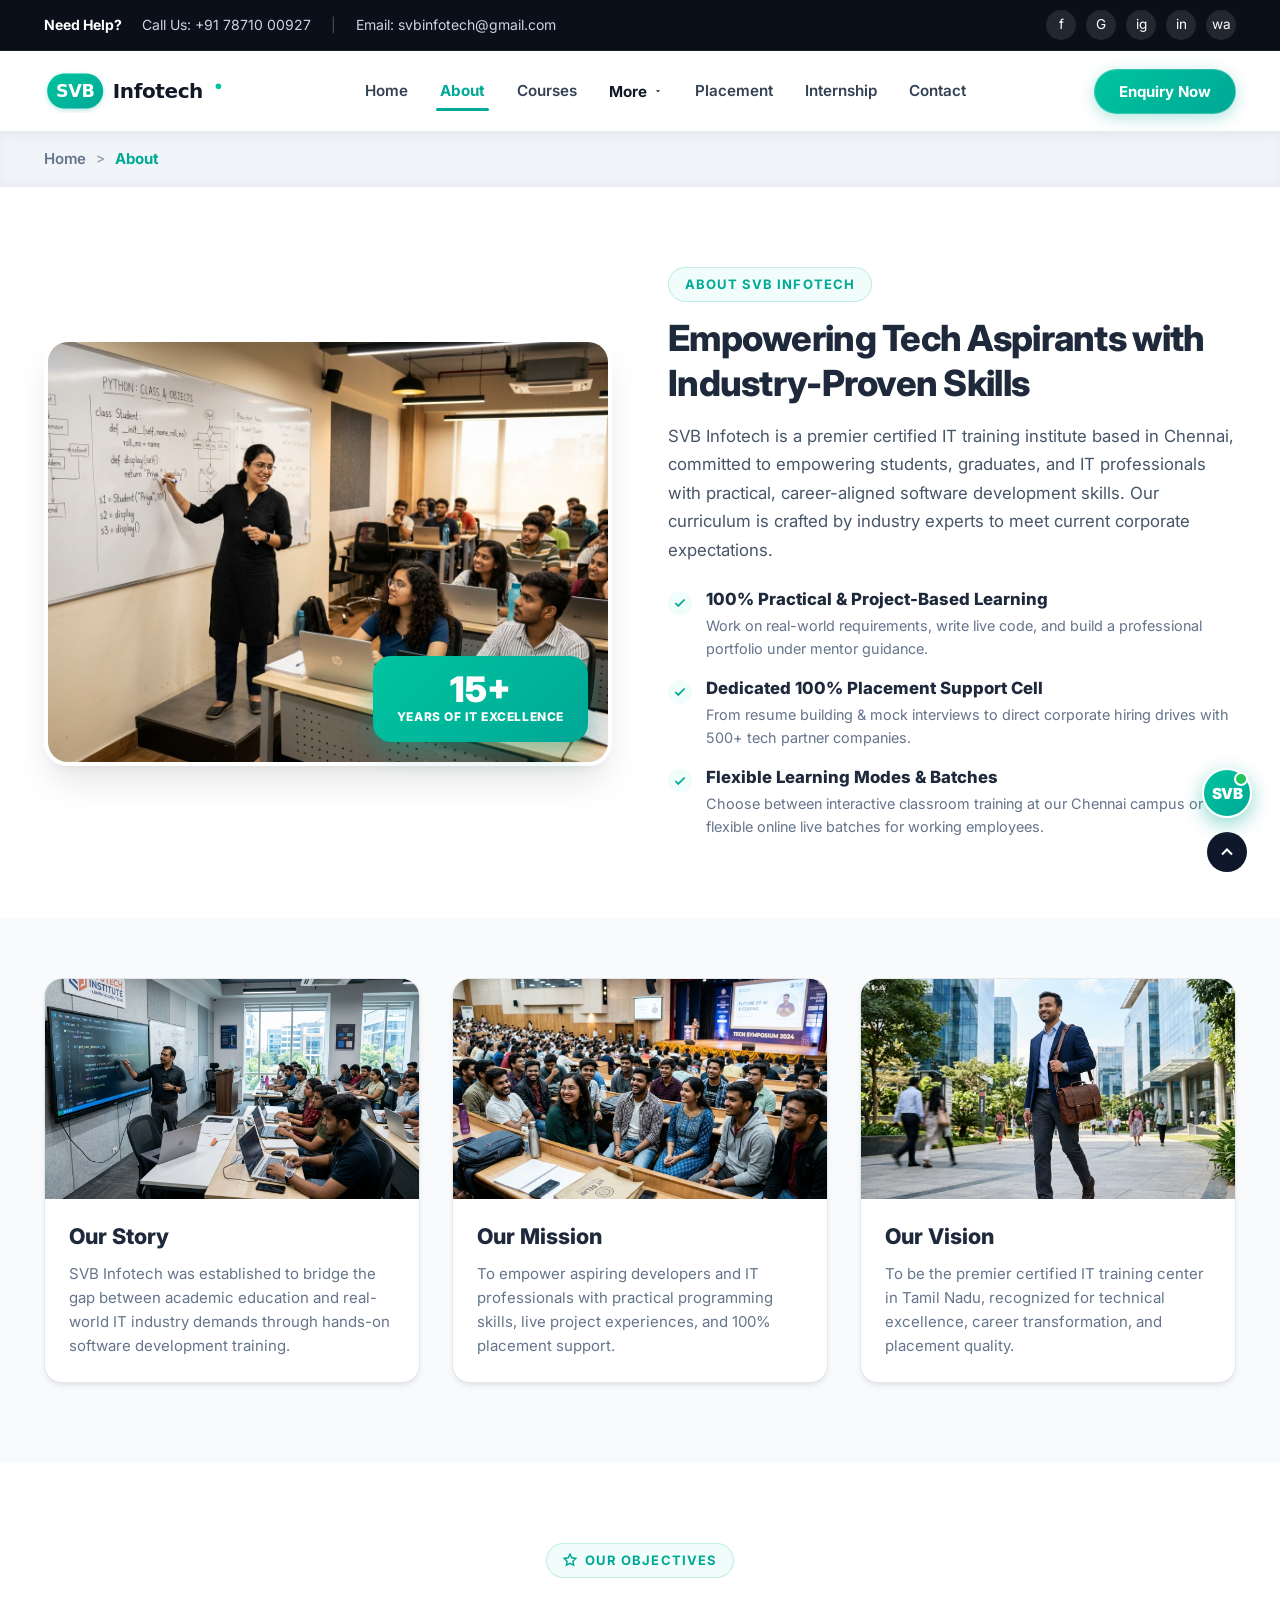
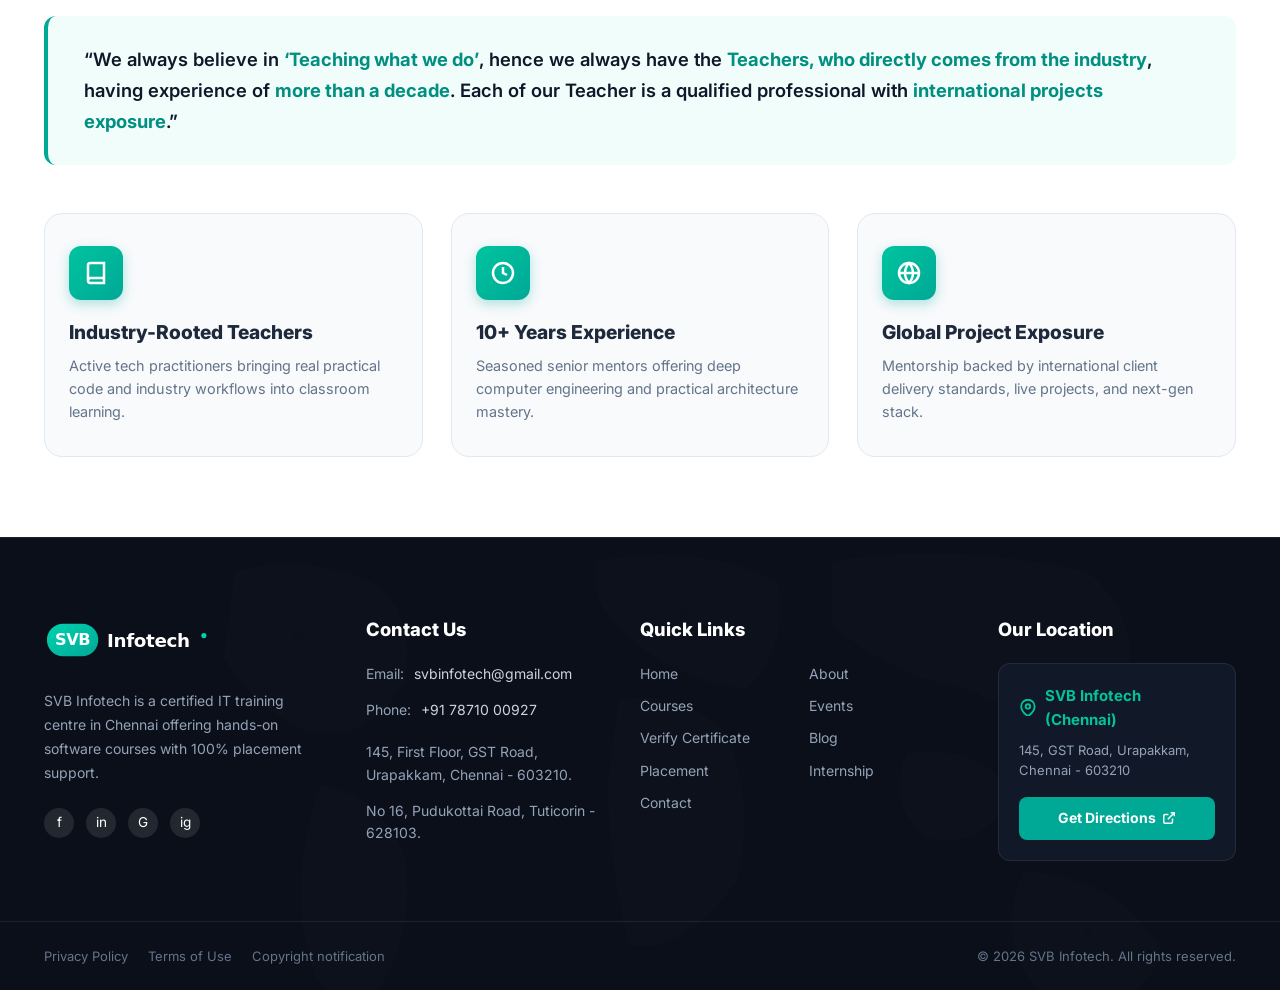
==== commit dc24dd8a: "Add files via upload" ====
--- a/about.html
+++ b/about.html
@@ -66,12 +66,12 @@
         <a href="about.html" class="nav-link active">About</a>
         <a href="courses.html" class="nav-link">Courses</a>
         <div class="nav-item-dropdown">
-          <a href="process.html" class="nav-link dropdown-toggle" aria-expanded="false">
-            Our Process
+          <button type="button" class="nav-link dropdown-toggle" aria-expanded="false">
+            More
             <svg class="dropdown-caret" width="10" height="10" viewBox="0 0 24 24" fill="currentColor">
               <path d="M7 10l5 5 5-5z"/>
             </svg>
-          </a>
+          </button>
           <div class="dropdown-menu">
             <a href="events.html" class="dropdown-item">
               <span class="dropdown-item-icon">
@@ -135,13 +135,12 @@
       <a href="courses.html">Courses</a>
       <div class="mobile-dropdown-group">
         <button type="button" class="mobile-dropdown-toggle" aria-expanded="false">
-          <span>Our Process</span>
+          <span>More</span>
           <svg class="mobile-caret" width="14" height="14" viewBox="0 0 24 24" fill="currentColor">
             <path d="M7 10l5 5 5-5z"/>
           </svg>
         </button>
         <div class="mobile-submenu">
-          <a href="process.html" class="mobile-sublink">Process Overview</a>
           <a href="events.html" class="mobile-sublink">
             <svg width="16" height="16" viewBox="0 0 24 24" fill="none" stroke="#ef4444" stroke-width="2" stroke-linecap="round" stroke-linejoin="round">
               <rect x="3" y="4" width="18" height="18" rx="2" ry="2"></rect>
@@ -404,7 +403,6 @@
           <li><a href="index.html">Home</a></li>
           <li><a href="about.html">About</a></li>
           <li><a href="courses.html">Courses</a></li>
-          <li><a href="process.html">Our Process</a></li>
           <li><a href="events.html">Events</a></li>
           <li><a href="verify-certificate.html">Verify Certificate</a></li>
           <li><a href="blog.html">Blog</a></li>
--- a/assets/css/style.css
+++ b/assets/css/style.css
@@ -70,13 +70,17 @@
   scroll-behavior: smooth;
   -webkit-font-smoothing: antialiased;
   -moz-osx-font-smoothing: grayscale;
+  max-width: 100vw;
+  overflow-x: clip;
 }
 
 body {
   min-height: 100vh;
   display: flex;
   flex-direction: column;
-  overflow-x: hidden;
+  max-width: 100vw;
+  overflow-x: clip;
+  position: relative;
 }
 
 img,
@@ -258,12 +262,20 @@
    NAVBAR
    ========================================================================== */
 .site-header {
+  position: -webkit-sticky;
   position: sticky;
   top: 0;
   z-index: 1000;
   background-color: #ffffff;
   box-shadow: 0 4px 20px -2px rgba(0, 0, 0, 0.06);
   transition: all var(--transition-normal);
+}
+
+.site-header.scrolled {
+  background-color: rgba(255, 255, 255, 0.98);
+  backdrop-filter: blur(12px);
+  -webkit-backdrop-filter: blur(12px);
+  box-shadow: 0 6px 24px -2px rgba(0, 0, 0, 0.12);
 }
 
 .nav-wrapper {
@@ -628,7 +640,7 @@
 .mobile-drawer {
   position: fixed;
   top: 0;
-  right: -100%;
+  right: 0;
   width: 320px;
   max-width: 85%;
   height: 100vh;
@@ -639,12 +651,17 @@
   display: flex;
   flex-direction: column;
   gap: 20px;
-  transition: right var(--transition-normal);
+  transform: translateX(100%);
+  visibility: hidden;
+  pointer-events: none;
+  transition: transform var(--transition-normal), visibility var(--transition-normal);
   overflow-y: auto;
 }
 
 .mobile-drawer.open {
-  right: 0;
+  transform: translateX(0);
+  visibility: visible;
+  pointer-events: auto;
 }
 
 .mobile-drawer-overlay {
@@ -2831,6 +2848,39 @@
   font-weight: 600;
 }
 
+/* Common Semantic Responsive Grids */
+.quick-lead-grid {
+  display: grid;
+  grid-template-columns: 1fr 1fr;
+  gap: 48px;
+  align-items: center;
+}
+
+.process-six-grid {
+  display: grid;
+  grid-template-columns: repeat(3, 1fr);
+  gap: 32px;
+  margin-bottom: 60px;
+}
+
+.events-three-grid {
+  display: grid;
+  grid-template-columns: repeat(3, 1fr);
+  gap: 32px;
+  margin-bottom: 50px;
+}
+
+.cert-meta-tri-grid {
+  display: grid;
+  grid-template-columns: repeat(3, 1fr);
+  gap: 18px;
+  background: #f8fafc;
+  border-radius: var(--radius-md);
+  padding: 20px;
+  margin-bottom: 24px;
+  border: 1px solid var(--border-light);
+}
+
 /* ==========================================================================
    SVB AI CHATBOT WIDGET
    ========================================================================== */
--- a/assets/css/responsive.css
+++ b/assets/css/responsive.css
@@ -132,16 +132,47 @@
     gap: 16px;
   }
 
-  .placement-hero-card {
-    padding: 32px 24px;
-  }
-
   .placement-hero-card h1 {
     font-size: 2rem;
   }
 
   .partners-grid {
     gap: 28px;
+  }
+
+  .hero-image-card {
+    max-width: 100%;
+    overflow: hidden;
+    margin: 0 auto;
+  }
+
+  .hero-ai-backdrop {
+    inset: 0;
+    overflow: hidden;
+  }
+
+  .ai-tech-ring {
+    display: none;
+  }
+
+  .quick-lead-grid {
+    grid-template-columns: 1fr;
+    gap: 32px;
+  }
+
+  .process-six-grid {
+    grid-template-columns: repeat(2, 1fr);
+    gap: 24px;
+  }
+
+  .events-three-grid {
+    grid-template-columns: repeat(2, 1fr);
+    gap: 24px;
+  }
+
+  .cert-meta-tri-grid {
+    grid-template-columns: repeat(2, 1fr);
+    gap: 16px;
   }
 }
 
@@ -215,10 +246,26 @@
   }
 
   .floating-ai-chip.left-middle {
-    left: -10px;
+    left: 8px;
+    top: 35%;
   }
   .floating-ai-chip.top-right {
-    right: -5px;
+    right: 8px;
+    top: -10px;
+  }
+
+  .process-six-grid,
+  .events-three-grid,
+  .cert-meta-tri-grid,
+  .objectives-tri-grid {
+    grid-template-columns: 1fr !important;
+    gap: 20px;
+  }
+
+  .container {
+    padding-left: 16px;
+    padding-right: 16px;
+    max-width: 100%;
   }
 
   .modal-box {
@@ -229,12 +276,34 @@
 /* --- Small Mobile Phones (<= 480px) --- */
 @media (max-width: 480px) {
   .hero-content h1 {
-    font-size: 1.75rem;
+    font-size: 1.7rem;
+    word-break: break-word;
+  }
+
+  .section-tag {
+    font-size: 0.72rem;
+    padding: 6px 12px;
+    white-space: normal;
+    text-align: center;
+    max-width: 100%;
+  }
+
+  .hero-actions {
+    flex-direction: column;
+    width: 100%;
+    gap: 12px;
   }
 
   .hero-actions .btn-primary,
   .hero-actions .btn-secondary {
     width: 100%;
+    justify-content: center;
+  }
+
+  .hero-features-list {
+    flex-direction: column;
+    align-items: center;
+    gap: 10px;
   }
 
   .stat-grid {
